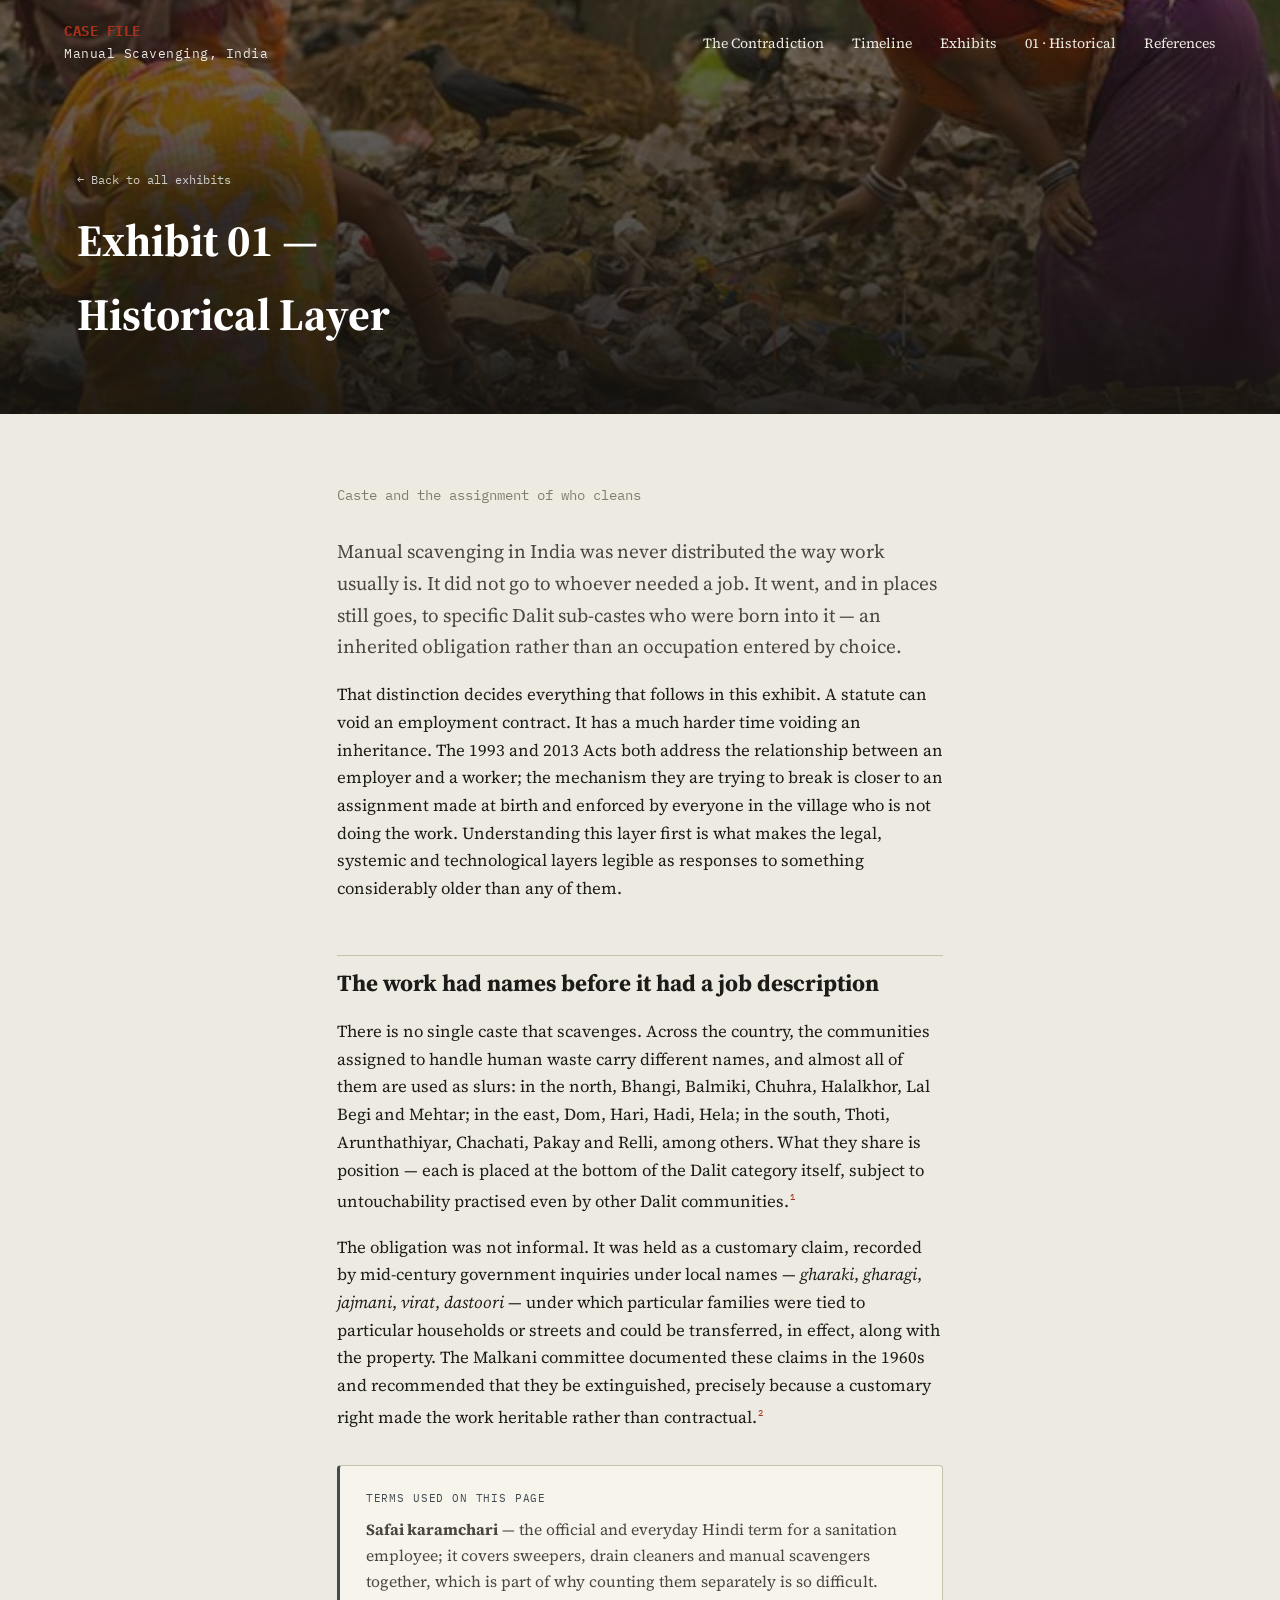
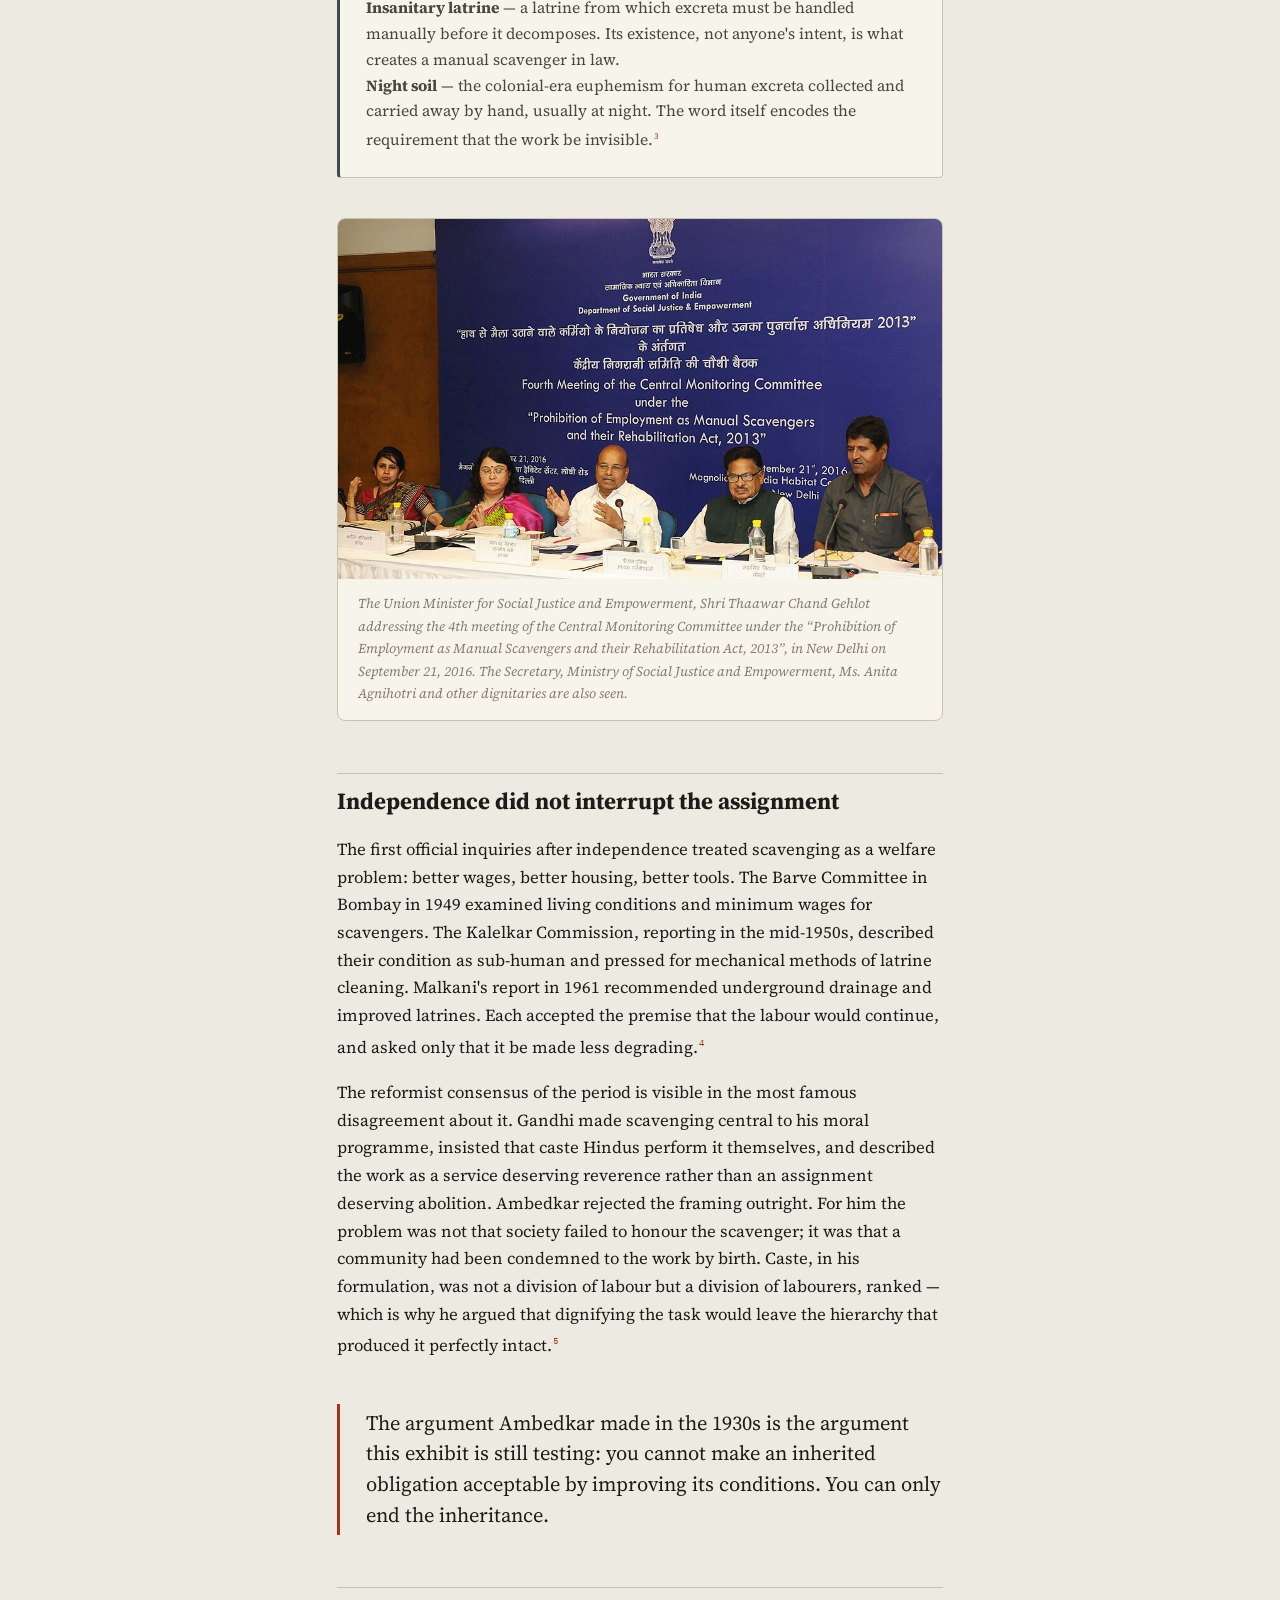
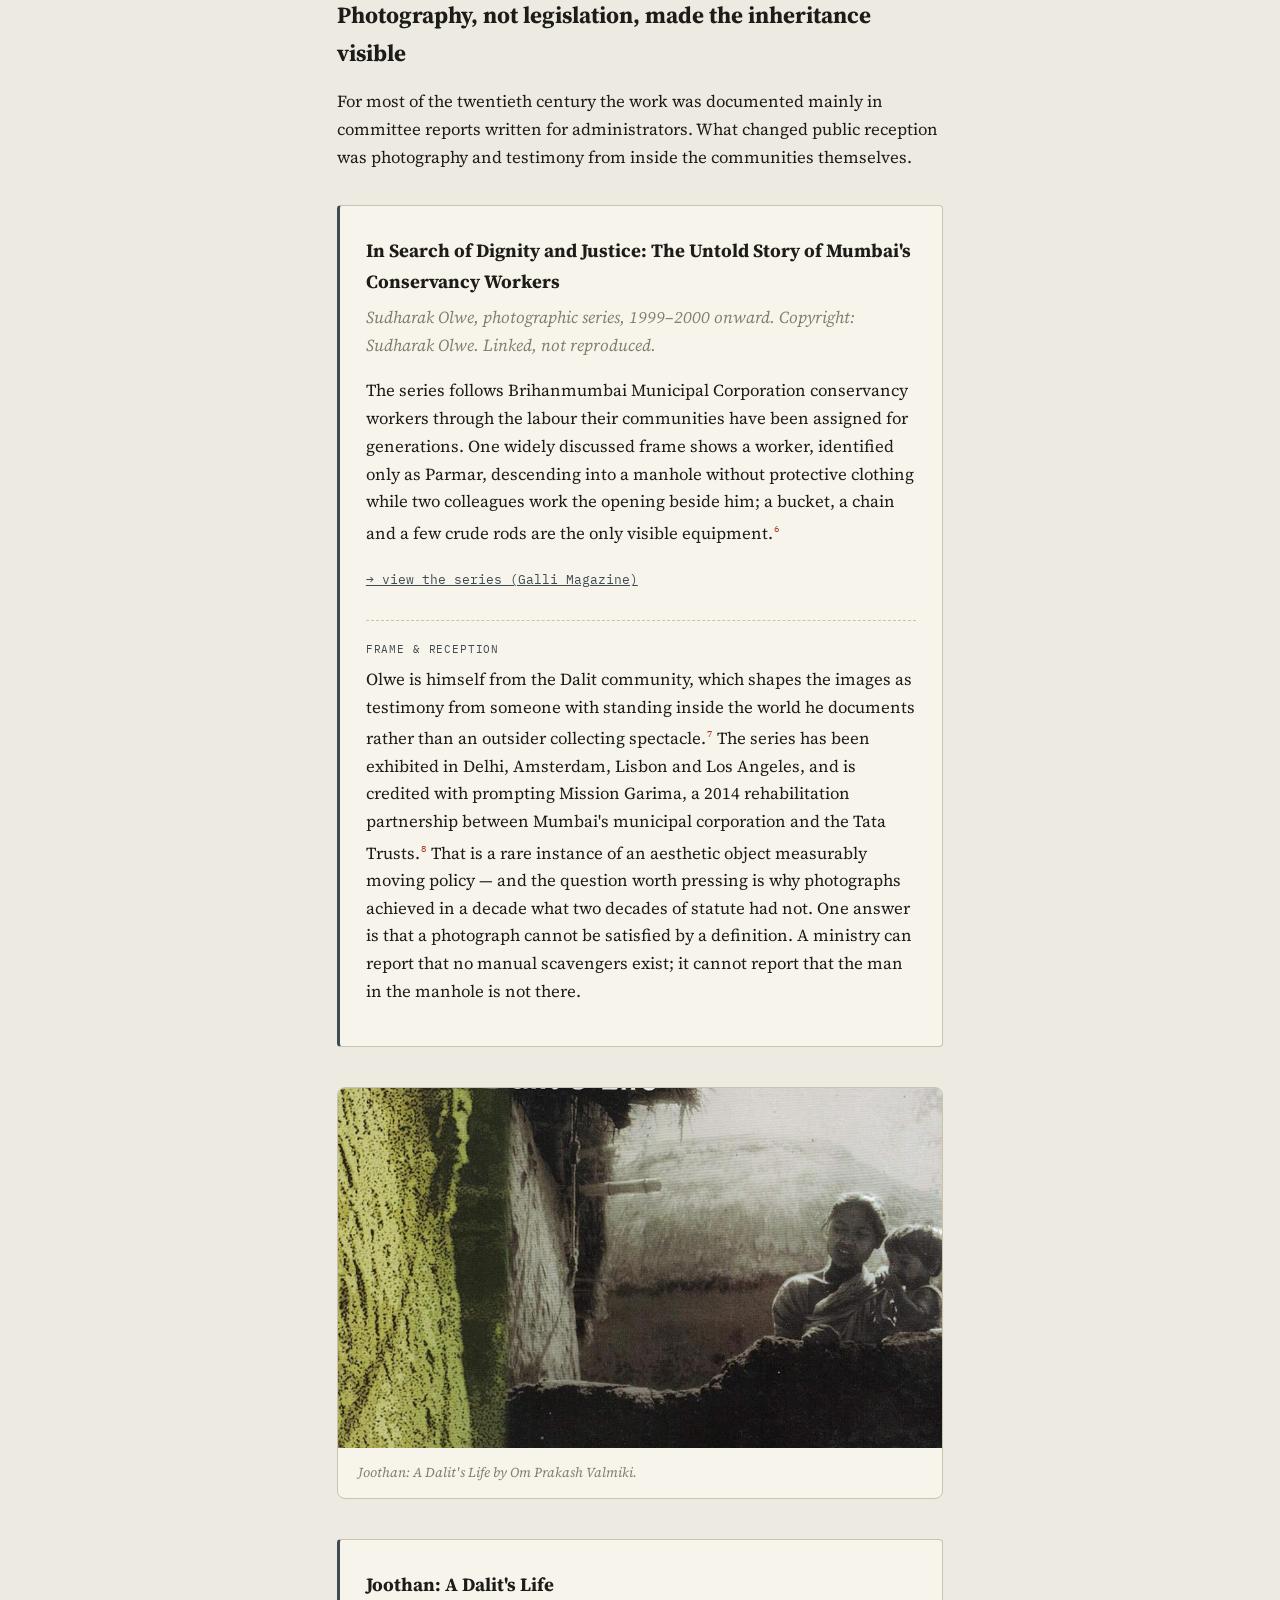
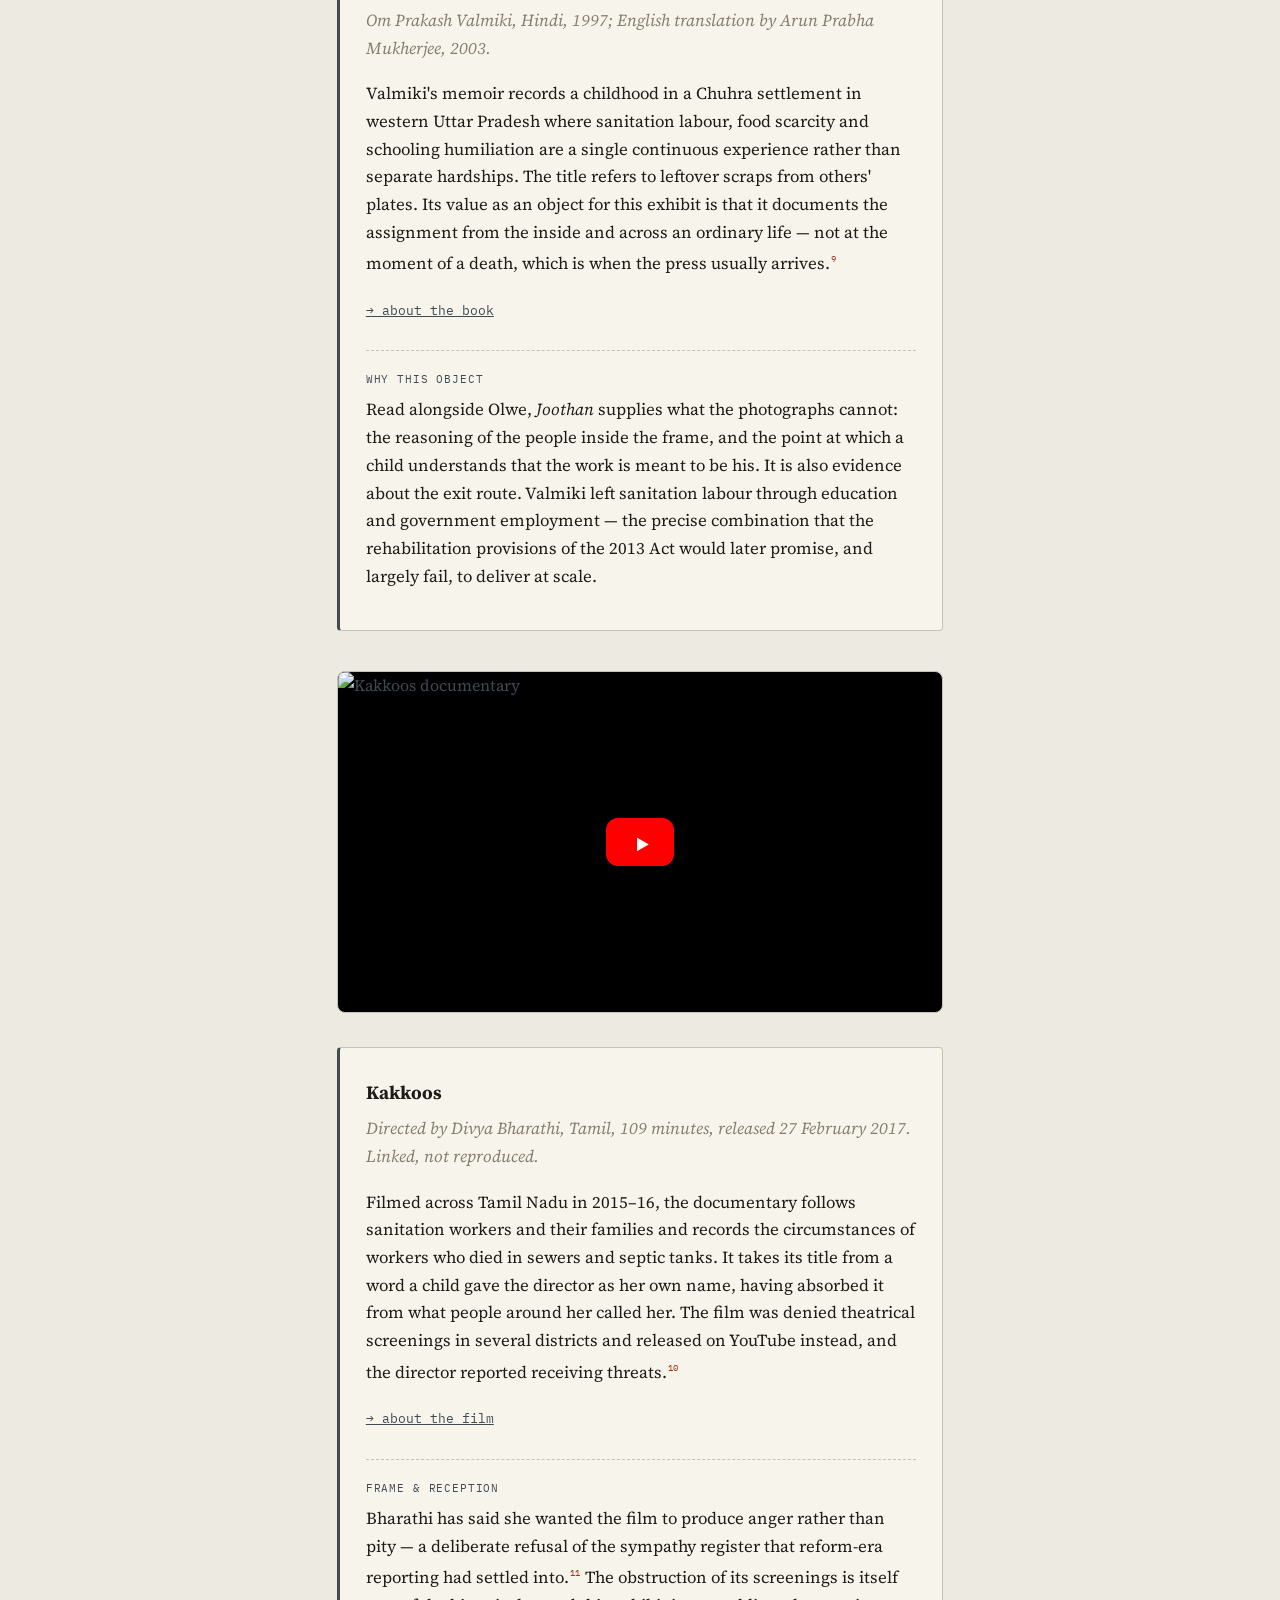
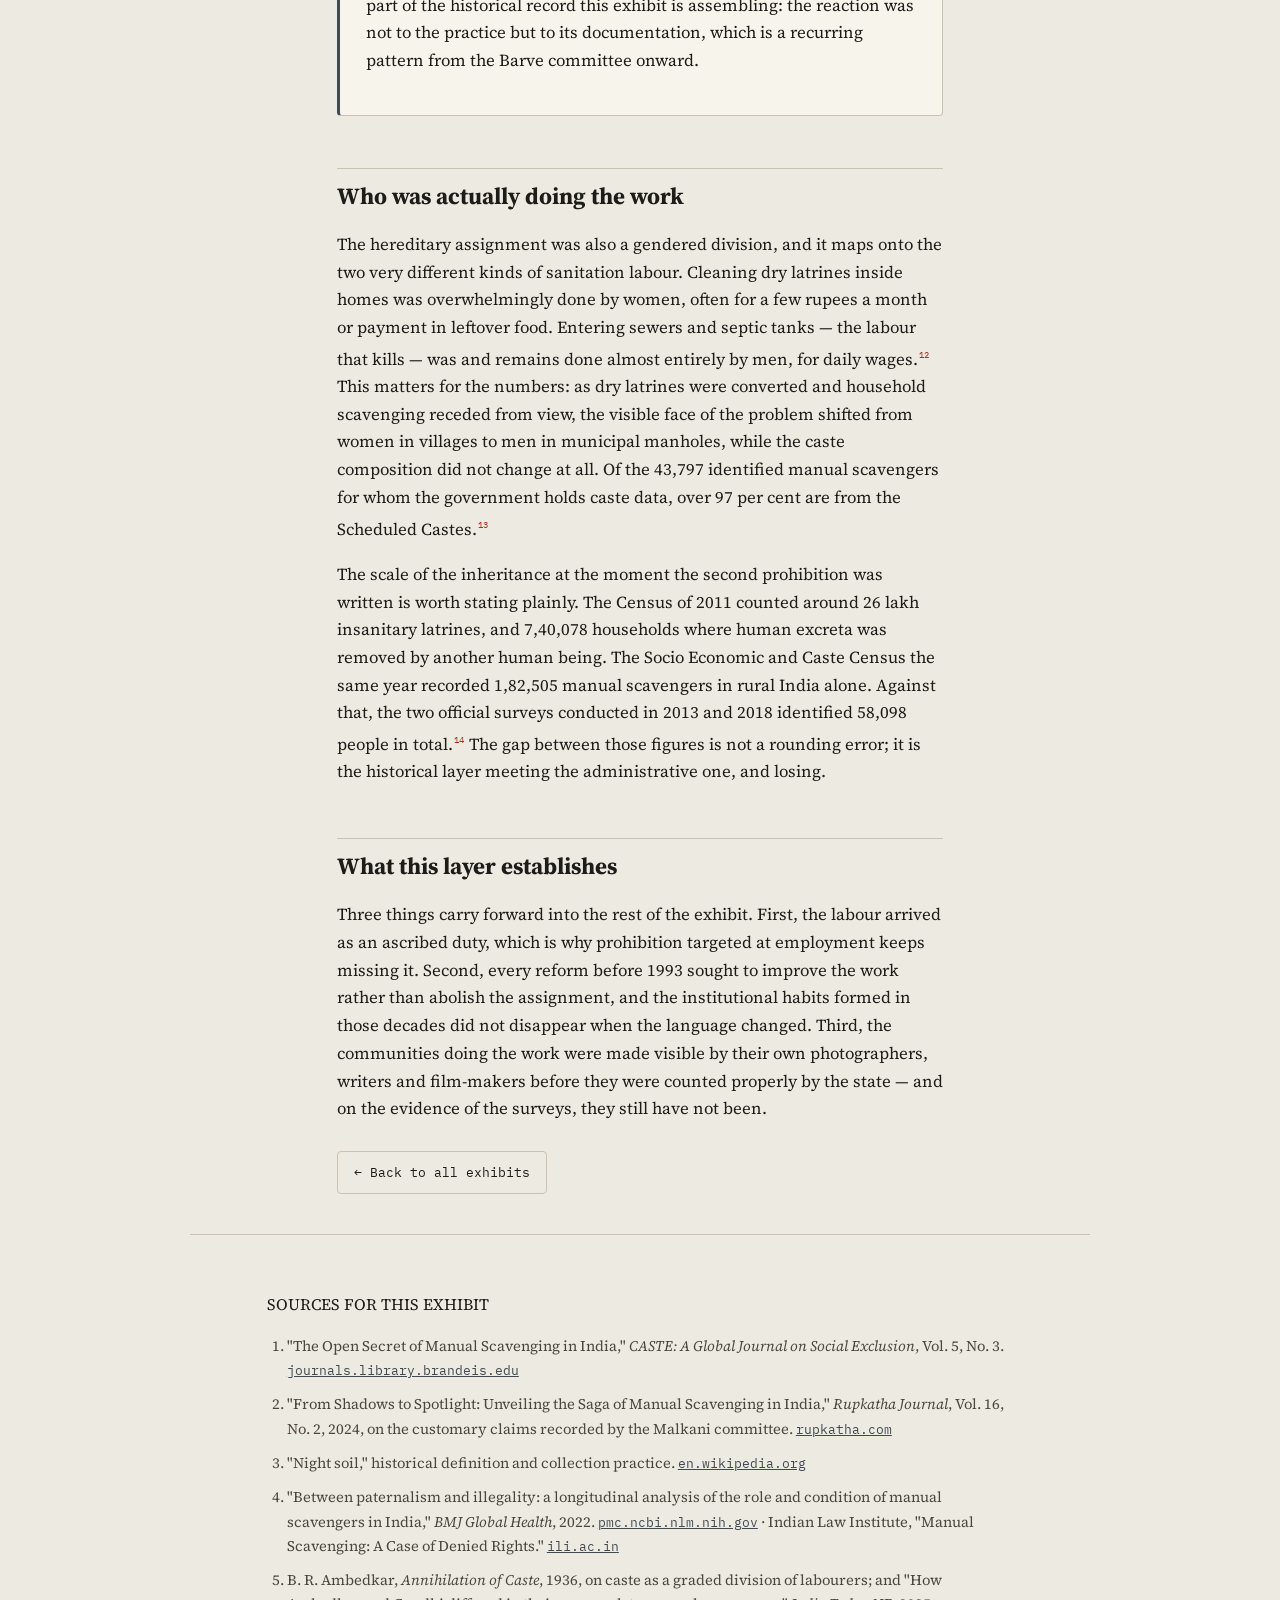
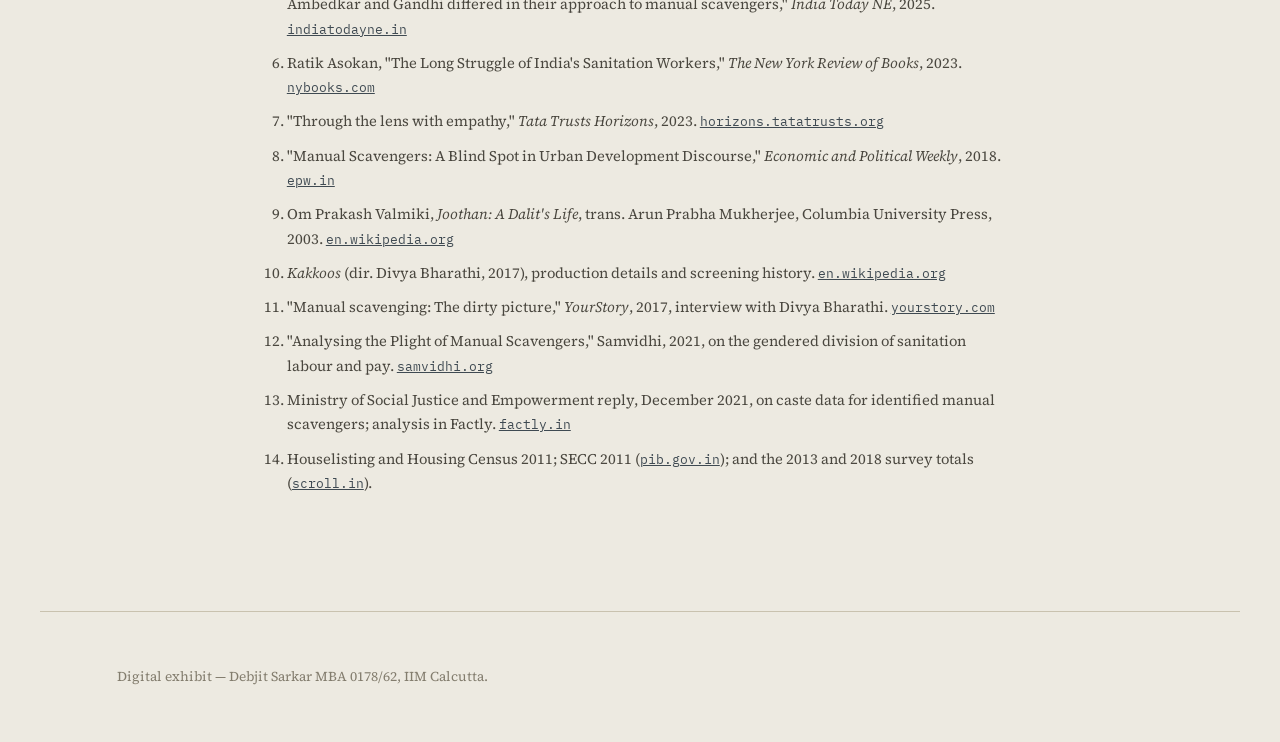
==== historical.html @ f7c592d4 "CMLSE Assignment" ====
<!doctype html>
<html lang="en">
<head>
<meta charset="UTF-8">
<meta name="viewport" content="width=device-width, initial-scale=1.0">
<title>Exhibit 01 — Historical Layer | Manual Scavenging in India</title>
<meta name="description" content="How sanitation work in India became a hereditary caste assignment, and why that history outlives every law written against it.">
<link rel="stylesheet" href="css/style.css">
</head>
<body>

<div id="scrollbar"></div>

<nav class="site-nav">
  <a href="index.html" class="brand"><strong>CASE FILE</strong>Manual Scavenging, India</a>
  <ul class="nav-links">
    <li><a href="index.html#contradiction">The Contradiction</a></li>
    <li><a href="index.html#timeline">Timeline</a></li>
    <li><a href="index.html#exhibits">Exhibits</a></li>
    <li><a href="historical.html">01 · Historical</a></li>
    <li><a href="#refs">References</a></li>
  </ul>
  <button class="nav-toggle" aria-label="Open menu">☰</button>
</nav>

<!-- ================= PAGE HERO ================= -->
<header class="page-hero">
  <div class="hero-media" style="background-image:url('images/historical-hero.jpg'); background-color:#5a4f3f;">
    <!--
      IMAGE NOTE: images/historical-hero.jpg
      Best options: your own photograph; a Wikimedia Commons image with a CC or public-domain
      licence (try "Category:Sanitation in India", "Safai Karamchari", "dry latrine");
      or a British Library / Wellcome Collection archival image of colonial-era urban
      sanitation, many of which are public domain. Record the licence in the credit line below.
    -->
  </div>
  <div class="hero-overlay"></div>
  <div>
    <a href="index.html#exhibits" class="breadcrumb">← Back to all exhibits</a>
    <h1>Exhibit 01 — Historical Layer</h1>
    <p class="hero-credit"></p>
  </div>
</header>

<main class="content">
  <p class="exhibit-tag">Caste and the assignment of who cleans</p>

  <p class="lede reveal">Manual scavenging in India was never distributed the way work usually is. It did not go to whoever needed a job. It went, and in places still goes, to specific Dalit sub-castes who were born into it — an inherited obligation rather than an occupation entered by choice.</p>

  <p class="reveal">That distinction decides everything that follows in this exhibit. A statute can void an employment contract. It has a much harder time voiding an inheritance. The 1993 and 2013 Acts both address the relationship between an employer and a worker; the mechanism they are trying to break is closer to an assignment made at birth and enforced by everyone in the village who is not doing the work. Understanding this layer first is what makes the legal, systemic and technological layers legible as responses to something considerably older than any of them.</p>

  <h2 class="reveal">The work had names before it had a job description</h2>

  <p class="reveal">There is no single caste that scavenges. Across the country, the communities assigned to handle human waste carry different names, and almost all of them are used as slurs: in the north, Bhangi, Balmiki, Chuhra, Halalkhor, Lal Begi and Mehtar; in the east, Dom, Hari, Hadi, Hela; in the south, Thoti, Arunthathiyar, Chachati, Pakay and Relli, among others. What they share is position — each is placed at the bottom of the Dalit category itself, subject to untouchability practised even by other Dalit communities.<sup><a href="#ref-1">1</a></sup></p>

  <p class="reveal">The obligation was not informal. It was held as a customary claim, recorded by mid-century government inquiries under local names — <em>gharaki</em>, <em>gharagi</em>, <em>jajmani</em>, <em>virat</em>, <em>dastoori</em> — under which particular families were tied to particular households or streets and could be transferred, in effect, along with the property. The Malkani committee documented these claims in the 1960s and recommended that they be extinguished, precisely because a customary right made the work heritable rather than contractual.<sup><a href="#ref-2">2</a></sup></p>

  <div class="keyterm reveal">
    <div class="keyterm-label">TERMS USED ON THIS PAGE</div>
    <p><strong>Safai karamchari</strong> — the official and everyday Hindi term for a sanitation employee; it covers sweepers, drain cleaners and manual scavengers together, which is part of why counting them separately is so difficult.<br>
    <strong>Insanitary latrine</strong> — a latrine from which excreta must be handled manually before it decomposes. Its existence, not anyone's intent, is what creates a manual scavenger in law.<br>
    <strong>Night soil</strong> — the colonial-era euphemism for human excreta collected and carried away by hand, usually at night. The word itself encodes the requirement that the work be invisible.<sup><a href="#ref-3">3</a></sup></p>
  </div>

  <figure class="figure reveal">
    <img src="images/historical-figure.jpg" alt="Historical or archival image illustrating hereditary sanitation labour" onerror="this.style.display='none'">
    <figcaption>
      The Union Minister for Social Justice and Empowerment, Shri Thaawar Chand Gehlot addressing the 4th meeting of the Central Monitoring Committee under the “Prohibition of Employment as Manual Scavengers and their Rehabilitation Act, 2013”, in New Delhi on September 21, 2016. The Secretary, Ministry of Social Justice and Empowerment, Ms. Anita Agnihotri and other dignitaries are also seen.
    </figcaption>
  </figure>

  <h2 class="reveal">Independence did not interrupt the assignment</h2>

  <p class="reveal">The first official inquiries after independence treated scavenging as a welfare problem: better wages, better housing, better tools. The Barve Committee in Bombay in 1949 examined living conditions and minimum wages for scavengers. The Kalelkar Commission, reporting in the mid-1950s, described their condition as sub-human and pressed for mechanical methods of latrine cleaning. Malkani's report in 1961 recommended underground drainage and improved latrines. Each accepted the premise that the labour would continue, and asked only that it be made less degrading.<sup><a href="#ref-4">4</a></sup></p>

  <p class="reveal">The reformist consensus of the period is visible in the most famous disagreement about it. Gandhi made scavenging central to his moral programme, insisted that caste Hindus perform it themselves, and described the work as a service deserving reverence rather than an assignment deserving abolition. Ambedkar rejected the framing outright. For him the problem was not that society failed to honour the scavenger; it was that a community had been condemned to the work by birth. Caste, in his formulation, was not a division of labour but a division of labourers, ranked — which is why he argued that dignifying the task would leave the hierarchy that produced it perfectly intact.<sup><a href="#ref-5">5</a></sup></p>

  <div class="pullquote reveal">
    <p>The argument Ambedkar made in the 1930s is the argument this exhibit is still testing: you cannot make an inherited obligation acceptable by improving its conditions. You can only end the inheritance.</p>
  </div>

  <h2 class="reveal">Photography, not legislation, made the inheritance visible</h2>

  <p class="reveal">For most of the twentieth century the work was documented mainly in committee reports written for administrators. What changed public reception was photography and testimony from inside the communities themselves.</p>

  <div class="object-box reveal">
    <div class="object-label"></div>
    <h3>In Search of Dignity and Justice: The Untold Story of Mumbai's Conservancy Workers</h3>
    <p class="object-cite">Sudharak Olwe, photographic series, 1999–2000 onward. Copyright: Sudharak Olwe. Linked, not reproduced.</p>
    <p>The series follows Brihanmumbai Municipal Corporation conservancy workers through the labour their communities have been assigned for generations. One widely discussed frame shows a worker, identified only as Parmar, descending into a manhole without protective clothing while two colleagues work the opening beside him; a bucket, a chain and a few crude rods are the only visible equipment.<sup><a href="#ref-6">6</a></sup></p>
    <a class="src" href="https://galli.in/2013/10/search-dignity-justice-sudharak-olwe.html" target="_blank" rel="noopener">→ view the series (Galli Magazine)</a>
    <div class="analysis">
      <div class="analysis-label">FRAME &amp; RECEPTION</div>
      <p>Olwe is himself from the Dalit community, which shapes the images as testimony from someone with standing inside the world he documents rather than an outsider collecting spectacle.<sup><a href="#ref-7">7</a></sup> The series has been exhibited in Delhi, Amsterdam, Lisbon and Los Angeles, and is credited with prompting Mission Garima, a 2014 rehabilitation partnership between Mumbai's municipal corporation and the Tata Trusts.<sup><a href="#ref-8">8</a></sup> That is a rare instance of an aesthetic object measurably moving policy — and the question worth pressing is why photographs achieved in a decade what two decades of statute had not. One answer is that a photograph cannot be satisfied by a definition. A ministry can report that no manual scavengers exist; it cannot report that the man in the manhole is not there.</p>
    </div>
  </div>
  <figure class="figure reveal">
  <img
    src="images/joothan.jpg"
    alt="Joothan: A Dalit's Life"
  >
  <figcaption>
    Joothan: A Dalit's Life by Om Prakash Valmiki.
  </figcaption>
</figure>

  <div class="object-box reveal">
    <div class="object-label"></div>
    <h3>Joothan: A Dalit's Life</h3>
    <p class="object-cite">Om Prakash Valmiki, Hindi, 1997; English translation by Arun Prabha Mukherjee, 2003.</p>
    <p>Valmiki's memoir records a childhood in a Chuhra settlement in western Uttar Pradesh where sanitation labour, food scarcity and schooling humiliation are a single continuous experience rather than separate hardships. The title refers to leftover scraps from others' plates. Its value as an object for this exhibit is that it documents the assignment from the inside and across an ordinary life — not at the moment of a death, which is when the press usually arrives.<sup><a href="#ref-9">9</a></sup></p>
    <a class="src" href="https://en.wikipedia.org/wiki/Joothan" target="_blank" rel="noopener">→ about the book</a>
    <div class="analysis">
      <div class="analysis-label">WHY THIS OBJECT</div>
      <p>Read alongside Olwe, <em>Joothan</em> supplies what the photographs cannot: the reasoning of the people inside the frame, and the point at which a child understands that the work is meant to be his. It is also evidence about the exit route. Valmiki left sanitation labour through education and government employment — the precise combination that the rehabilitation provisions of the 2013 Act would later promise, and largely fail, to deliver at scale.</p>
    </div>
  </div>

  <div class="video-card reveal">
  <a href="https://www.youtube.com/watch?v=-UYWRoHUpkU"
     target="_blank"
     rel="noopener">

    <img
      src="https://img.youtube.com/vi/-UYWRoHUpkU/maxresdefault.jpg"
      alt="Kakkoos documentary"
    >

    <div class="video-play">
      ▶
    </div>

  </a>
</div>
</div>
  <div class="object-box reveal">
    <div class="object-label"></div>
    <h3>Kakkoos</h3>
    <p class="object-cite">Directed by Divya Bharathi, Tamil, 109 minutes, released 27 February 2017. Linked, not reproduced.</p>
    <p>Filmed across Tamil Nadu in 2015–16, the documentary follows sanitation workers and their families and records the circumstances of workers who died in sewers and septic tanks. It takes its title from a word a child gave the director as her own name, having absorbed it from what people around her called her. The film was denied theatrical screenings in several districts and released on YouTube instead, and the director reported receiving threats.<sup><a href="#ref-10">10</a></sup></p>
    <a class="src" href="https://en.wikipedia.org/wiki/Kakkoos" target="_blank" rel="noopener">→ about the film</a>
    <div class="analysis">
      <div class="analysis-label">FRAME &amp; RECEPTION</div>
      <p>Bharathi has said she wanted the film to produce anger rather than pity — a deliberate refusal of the sympathy register that reform-era reporting had settled into.<sup><a href="#ref-11">11</a></sup> The obstruction of its screenings is itself part of the historical record this exhibit is assembling: the reaction was not to the practice but to its documentation, which is a recurring pattern from the Barve committee onward.</p>
    </div>
  </div>

  <h2 class="reveal">Who was actually doing the work</h2>

  <p class="reveal">The hereditary assignment was also a gendered division, and it maps onto the two very different kinds of sanitation labour. Cleaning dry latrines inside homes was overwhelmingly done by women, often for a few rupees a month or payment in leftover food. Entering sewers and septic tanks — the labour that kills — was and remains done almost entirely by men, for daily wages.<sup><a href="#ref-12">12</a></sup> This matters for the numbers: as dry latrines were converted and household scavenging receded from view, the visible face of the problem shifted from women in villages to men in municipal manholes, while the caste composition did not change at all. Of the 43,797 identified manual scavengers for whom the government holds caste data, over 97 per cent are from the Scheduled Castes.<sup><a href="#ref-13">13</a></sup></p>

  <p class="reveal">The scale of the inheritance at the moment the second prohibition was written is worth stating plainly. The Census of 2011 counted around 26 lakh insanitary latrines, and 7,40,078 households where human excreta was removed by another human being. The Socio Economic and Caste Census the same year recorded 1,82,505 manual scavengers in rural India alone. Against that, the two official surveys conducted in 2013 and 2018 identified 58,098 people in total.<sup><a href="#ref-14">14</a></sup> The gap between those figures is not a rounding error; it is the historical layer meeting the administrative one, and losing.</p>

  <h2 class="reveal">What this layer establishes</h2>

  <p class="reveal">Three things carry forward into the rest of the exhibit. First, the labour arrived as an ascribed duty, which is why prohibition targeted at employment keeps missing it. Second, every reform before 1993 sought to improve the work rather than abolish the assignment, and the institutional habits formed in those decades did not disappear when the language changed. Third, the communities doing the work were made visible by their own photographers, writers and film-makers before they were counted properly by the state — and on the evidence of the surveys, they still have not been.</p>

  <a href="index.html#exhibits" class="back-cta">← Back to all exhibits</a>
</main>

<section class="refs" id="refs">
  <p class="exhibit-tag">SOURCES FOR THIS EXHIBIT</p>
  <ol>
    <li id="ref-1">"The Open Secret of Manual Scavenging in India," <em>CASTE: A Global Journal on Social Exclusion</em>, Vol. 5, No. 3. <a href="https://journals.library.brandeis.edu/index.php/caste/article/download/2117/1958/6031" target="_blank" rel="noopener">journals.library.brandeis.edu</a></li>
    <li id="ref-2">"From Shadows to Spotlight: Unveiling the Saga of Manual Scavenging in India," <em>Rupkatha Journal</em>, Vol. 16, No. 2, 2024, on the customary claims recorded by the Malkani committee. <a href="https://rupkatha.com/V16/n2/v16n203g.pdf" target="_blank" rel="noopener">rupkatha.com</a></li>
    <li id="ref-3">"Night soil," historical definition and collection practice. <a href="https://en.wikipedia.org/wiki/Night_soil" target="_blank" rel="noopener">en.wikipedia.org</a></li>
    <li id="ref-4">"Between paternalism and illegality: a longitudinal analysis of the role and condition of manual scavengers in India," <em>BMJ Global Health</em>, 2022. <a href="https://pmc.ncbi.nlm.nih.gov/articles/PMC9327127/" target="_blank" rel="noopener">pmc.ncbi.nlm.nih.gov</a> · Indian Law Institute, "Manual Scavenging: A Case of Denied Rights." <a href="https://ili.ac.in/pdf/paper3.pdf" target="_blank" rel="noopener">ili.ac.in</a></li>
    <li id="ref-5">B. R. Ambedkar, <em>Annihilation of Caste</em>, 1936, on caste as a graded division of labourers; and "How Ambedkar and Gandhi differed in their approach to manual scavengers," <em>India Today NE</em>, 2025. <a href="https://www.indiatodayne.in/opinion/story/how-ambedkar-and-gandhi-differed-in-their-approach-to-manual-scavengers-1312860-2025-12-04" target="_blank" rel="noopener">indiatodayne.in</a></li>
    <li id="ref-6">Ratik Asokan, "The Long Struggle of India's Sanitation Workers," <em>The New York Review of Books</em>, 2023. <a href="https://www.nybooks.com/online/2023/08/24/the-long-struggle-of-indias-sanitation-workers/" target="_blank" rel="noopener">nybooks.com</a></li>
    <li id="ref-7">"Through the lens with empathy," <em>Tata Trusts Horizons</em>, 2023. <a href="https://horizons.tatatrusts.org/2023/august/tata-trusts-horizons-sudharak-olwe.html" target="_blank" rel="noopener">horizons.tatatrusts.org</a></li>
    <li id="ref-8">"Manual Scavengers: A Blind Spot in Urban Development Discourse," <em>Economic and Political Weekly</em>, 2018. <a href="https://www.epw.in/engage/article/manual-scavengers-blind-spot-urban-development-discourse" target="_blank" rel="noopener">epw.in</a></li>
    <li id="ref-9">Om Prakash Valmiki, <em>Joothan: A Dalit's Life</em>, trans. Arun Prabha Mukherjee, Columbia University Press, 2003. <a href="https://en.wikipedia.org/wiki/Joothan" target="_blank" rel="noopener">en.wikipedia.org</a></li>
    <li id="ref-10"><em>Kakkoos</em> (dir. Divya Bharathi, 2017), production details and screening history. <a href="https://en.wikipedia.org/wiki/Kakkoos" target="_blank" rel="noopener">en.wikipedia.org</a></li>
    <li id="ref-11">"Manual scavenging: The dirty picture," <em>YourStory</em>, 2017, interview with Divya Bharathi. <a href="https://yourstory.com/2017/08/manual-scavenging" target="_blank" rel="noopener">yourstory.com</a></li>
    <li id="ref-12">"Analysing the Plight of Manual Scavengers," Samvidhi, 2021, on the gendered division of sanitation labour and pay. <a href="https://www.samvidhi.org/post/analysing-the-plight-of-manual-scavengers" target="_blank" rel="noopener">samvidhi.org</a></li>
    <li id="ref-13">Ministry of Social Justice and Empowerment reply, December 2021, on caste data for identified manual scavengers; analysis in Factly. <a href="https://factly.in/the-curious-case-of-data-on-manual-scavengers" target="_blank" rel="noopener">factly.in</a></li>
    <li id="ref-14">Houselisting and Housing Census 2011; SECC 2011 (<a href="https://www.pib.gov.in/newsite/PrintRelease.aspx?relid=133286" target="_blank" rel="noopener">pib.gov.in</a>); and the 2013 and 2018 survey totals (<a href="https://scroll.in/latest/1052150/manual-scavenging-has-been-eliminated-claims-centre" target="_blank" rel="noopener">scroll.in</a>).</li>
  </ol>
</section>

<footer>
  <p>Digital exhibit — Debjit Sarkar MBA 0178/62, IIM Calcutta. </p>
</footer>

<script src="js/script.js"></script>
</body>
</html>
---- css/style.css ----
/* ============================================
   A JOB THAT LEGALLY DOES NOT EXIST — shared styles
   Used by index.html and every exhibit page.
   ============================================ */

@import url('https://fonts.googleapis.com/css2?family=Source+Serif+4:opsz,wght@8..60,400;8..60,500;8..60,600;8..60,700&family=IBM+Plex+Mono:wght@400;500;600&display=swap');

:root{
  --paper: #EDEAE1;
  --paper-raised: #F7F4EC;
  --ink: #1D1C18;
  --ink-soft: #4A473F;
  --steel: #3F4A52;
  --hazard: #A6321C;
  --hazard-glow: rgba(166,50,28,0.35);
  --line: #C9C2AF;
  --faded: #837D6E;
  --shadow: 0 24px 60px rgba(20,18,14,0.18);
  --radius: 8px;
  --font-serif: 'Source Serif 4', Georgia, serif;
  --font-mono: 'IBM Plex Mono', ui-monospace, monospace;
}

*{ box-sizing: border-box; }
html{ scroll-behavior: smooth; }
@media (prefers-reduced-motion: reduce){
  html{ scroll-behavior: auto; }
  *{ animation-duration: 0.001s !important; transition-duration: 0.001s !important; }
}

body{
  margin:0;
  background: var(--paper);
  color: var(--ink);
  font-family: var(--font-serif);
  line-height: 1.65;
  -webkit-font-smoothing: antialiased;
}

a{ color: var(--steel); }
a:hover{ color: var(--hazard); }
img{ max-width:100%; display:block; }
::selection{ background: var(--hazard); color: #fff; }

/* ---------- Scroll progress bar ---------- */
#scrollbar{
  position: fixed; top:0; left:0; height: 3px; width:0%;
  background: var(--hazard); z-index: 999; transition: width 0.1s ease-out;
}

/* ---------- Top navigation ---------- */
.site-nav{
  position: fixed; top:0; left:0; right:0; z-index: 100;
  display:flex; align-items:center; justify-content:space-between;
  padding: 20px 5vw;
  background: transparent;
  transition: background 0.35s ease, box-shadow 0.35s ease, padding 0.35s ease;
}
.site-nav.scrolled{
  background: rgba(237,234,225,0.88);
  backdrop-filter: blur(10px);
  -webkit-backdrop-filter: blur(10px);
  box-shadow: 0 2px 20px rgba(0,0,0,0.08);
  padding: 12px 5vw;
  border-bottom: 1px solid var(--line);
}
.brand{
  font-family: var(--font-mono);
  font-size: 13px; letter-spacing: 0.04em;
  color: var(--paper);
  text-decoration: none;
  transition: color 0.3s ease;
}
.site-nav.scrolled .brand{ color: var(--ink); }
.brand strong{ color: var(--hazard); display:block; font-size: 14px; }

.nav-links{ display:flex; gap: 28px; list-style:none; margin:0; padding:0; }
.nav-links a{
  color: var(--paper);
  text-decoration:none;
  font-size: 14px;
  position:relative;
  padding-bottom: 3px;
  transition: color 0.3s ease;
}
.site-nav.scrolled .nav-links a{ color: var(--ink-soft); }
.nav-links a::after{
  content:''; position:absolute; left:0; bottom:0; width:0; height:1px;
  background: var(--hazard); transition: width 0.25s ease;
}
.nav-links a:hover::after{ width:100%; }
.nav-links a:hover{ color: var(--hazard); }

.nav-toggle{ display:none; }

/* ---------- Hero ---------- */
.hero{
  position:relative;
  height:100vh; min-height:560px;
  display:flex; flex-direction:column; align-items:flex-start; justify-content:center;
  padding: 0 6vw;
  overflow:hidden;
  color:#fff;
}
.hero-media{
  position:absolute; inset:0; z-index:0;
  background-size:cover; background-position:center;
  animation: kenburns 22s ease-in-out infinite alternate;
}
.hero-media video{ width:100%; height:100%; object-fit:cover; }
@keyframes kenburns{
  from{ transform: scale(1); }
  to{ transform: scale(1.12); }
}
.hero-overlay{
  position:absolute; inset:0; z-index:1;
  background: linear-gradient(180deg, rgba(20,18,15,0.55) 0%, rgba(20,18,15,0.72) 55%, rgba(20,18,15,0.92) 100%);
}
.hero-content{ position:relative; z-index:2; max-width: 760px; }

.stamp{
  display:inline-flex; align-items:center; gap:8px;
  font-family: var(--font-mono); font-size: 12px; letter-spacing:0.08em;
  color: #fff; border: 1.5px solid var(--hazard);
  background: var(--hazard-glow);
  padding: 7px 14px; border-radius: 3px;
  transform: rotate(-2deg);
  margin-bottom: 26px;
  animation: pulse 2.6s ease-in-out infinite;
}
@keyframes pulse{ 0%,100%{ box-shadow: 0 0 0 0 var(--hazard-glow);} 50%{ box-shadow: 0 0 0 8px rgba(166,50,28,0);} }

.hero h1{
  font-size: clamp(2.3rem, 5.2vw, 4rem);
  line-height: 1.08; font-weight:600; margin: 0 0 20px;
  max-width: 14ch;
}
.hero .lede{ font-size: clamp(1.05rem, 1.6vw, 1.3rem); max-width: 52ch; color: rgba(255,255,255,0.88); margin-bottom: 30px; }
.hero .thesis{
  max-width: 60ch; font-size: 1rem; color: rgba(255,255,255,0.72);
  border-left: 2px solid var(--hazard); padding-left: 18px;
}

.scroll-cue{
  position:absolute; bottom: 34px; left:50%; transform: translateX(-50%);
  z-index:2; color:#fff; opacity:0.75;
  animation: bounce 1.8s ease-in-out infinite;
}
@keyframes bounce{ 0%,100%{ transform: translate(-50%,0);} 50%{ transform: translate(-50%,10px);} }

/* ---------- Stats strip ---------- */
.stats{
  display:flex; flex-wrap:wrap; gap: 60px;
  padding: 70px 6vw; max-width: 1100px; margin: 0 auto;
}
.stat b{
  display:block; font-family: var(--font-mono); font-weight:600;
  font-size: 2.4rem; color: var(--hazard);
}
.stat span{ font-size: 0.85rem; color: var(--faded); }

/* ---------- Exhibit menu grid ---------- */
.exhibits{ padding: 20px 6vw 100px; max-width: 1200px; margin: 0 auto; }
.exhibits h2{ font-size: 1.9rem; margin-bottom: 8px; }
.exhibits .kicker{ font-family: var(--font-mono); color: var(--hazard); font-size: 12px; letter-spacing:0.08em; margin-bottom:10px; display:block; }
.exhibits > p{ max-width: 60ch; color: var(--ink-soft); margin-bottom: 44px; }

.grid{
  display:grid; grid-template-columns: repeat(auto-fit, minmax(260px, 1fr)); gap: 22px;
}
.card{
  position:relative;
  background: var(--paper-raised);
  border: 1px solid var(--line);
  border-radius: var(--radius);
  padding: 26px 24px 24px;
  text-decoration:none; color: var(--ink);
  overflow:hidden;
  transition: transform 0.35s ease, box-shadow 0.35s ease, border-color 0.35s ease;
}
.card.unlocked:hover{
  transform: translateY(-6px);
  box-shadow: var(--shadow);
  border-color: var(--hazard);
}
.card .thumb{
  width:100%; height:120px; border-radius: 4px; margin-bottom:18px;
  background-size:cover; background-position:center;
  filter: grayscale(30%);
  transition: transform 0.6s ease, filter 0.4s ease;
}
.card.unlocked:hover .thumb{ transform: scale(1.06); filter: grayscale(0%); }
.card .num{ font-family: var(--font-mono); font-size:12px; color: var(--hazard); margin-bottom:6px; }
.card h3{ margin: 0 0 6px; font-size: 1.2rem; }
.card p{ margin:0; font-size: 0.92rem; color: var(--ink-soft); }

.card.locked{ opacity: 0.55; cursor: default; }
.card.locked .thumb{ filter: grayscale(100%); }
.ribbon{
  position:absolute; top:14px; right:-30px;
  background: var(--steel); color:#fff;
  font-family: var(--font-mono); font-size: 10px; letter-spacing:0.06em;
  padding: 4px 34px; transform: rotate(35deg);
}

/* ---------- Reveal on scroll ---------- */
.reveal{ opacity:0; transform: translateY(18px); transition: opacity 0.7s ease, transform 0.7s ease; }
.reveal.in-view{ opacity:1; transform:none; }

/* ---------- Exhibit detail page ---------- */
.page-hero{
  position:relative; height: 46vh; min-height: 320px;
  display:flex; align-items:flex-end; padding: 0 6vw 40px;
  color:#fff; overflow:hidden;
}
.page-hero .hero-media{ animation-duration: 28s; }
.breadcrumb{
  position: relative; z-index:2;
  font-family: var(--font-mono); font-size: 12px; color: rgba(255,255,255,0.75);
  margin-bottom: 14px; text-decoration:none; display:inline-flex; gap:6px; align-items:center;
}
.breadcrumb:hover{ color:#fff; }
.page-hero h1{ position:relative; z-index:2; font-size: clamp(1.8rem,4vw,2.8rem); margin:0; max-width: 16ch; }

.content{ max-width: 760px; margin: 0 auto; padding: 70px 6vw 40px; }
.content .exhibit-tag{ font-family: var(--font-mono); color: var(--faded); font-size: 0.85rem; margin-bottom: 30px; }
.content p{ font-size: 1.05rem; margin: 0 0 18px; }
.content p.lede{ font-size: 1.2rem; color: var(--ink-soft); }

.figure{
  margin: 40px 0; border-radius: var(--radius); overflow:hidden;
  border: 1px solid var(--line); background: var(--paper-raised);
}
.figure img{ width:100%; height: 360px; object-fit: cover; }
.figure figcaption{ padding: 14px 20px; font-size: 0.85rem; color: var(--faded); font-style: italic; }

.object-box{
  margin: 34px 0; padding: 22px 26px;
  background: var(--paper-raised); border: 1px solid var(--line);
  border-left: 3px solid var(--steel); border-radius: 4px;
}
.object-label{ font-family: var(--font-mono); font-size: 10.5px; letter-spacing:0.08em; color: var(--faded); margin-bottom: 8px; }
.object-box h3{ margin: 0 0 6px; }
.object-cite{ font-style: italic; color: var(--faded); font-size: 0.9rem; margin: 0 0 10px; }
.object-box a.src{ font-family: var(--font-mono); font-size: 12.5px; }

.analysis{ margin-top: 28px; padding-top: 20px; border-top: 1px dashed var(--line); }
.analysis-label{ font-family: var(--font-mono); font-size: 10.5px; letter-spacing:0.08em; color: var(--steel); margin-bottom: 8px; }

.refs{ max-width: 760px; margin: 0 auto; padding: 40px 6vw 100px; border-top: 1px solid var(--line); }
.refs ol{ padding-left: 20px; }
.refs li{ margin-bottom: 10px; font-size: 0.92rem; color: var(--ink-soft); }
.refs li a{ font-family: var(--font-mono); font-size: 0.8rem; }

.back-cta{
  display:inline-flex; align-items:center; gap:8px; margin: 10px 0 0;
  font-family: var(--font-mono); font-size: 13px; text-decoration:none;
  color: var(--ink); border: 1px solid var(--line); padding: 10px 16px; border-radius: 4px;
  transition: border-color 0.25s ease, color 0.25s ease;
}
.back-cta:hover{ border-color: var(--hazard); color: var(--hazard); }

/* ---------- Footer ---------- */
footer{
  padding: 40px 6vw; max-width: 1200px; margin:0 auto;
  color: var(--faded); font-size: 0.85rem; border-top: 1px solid var(--line);
}

/* ---------- Mobile ---------- */
@media (max-width: 820px){
  .nav-links{
    position: fixed; top:0; right:0; height:100vh; width:70vw; max-width:320px;
    background: var(--paper-raised); flex-direction:column; gap:0;
    padding: 90px 30px; transform: translateX(100%); transition: transform 0.35s ease;
    box-shadow: -10px 0 40px rgba(0,0,0,0.2);
  }
  .nav-links.open{ transform: translateX(0); }
  .nav-links a{ color: var(--ink-soft) !important; padding: 14px 0; border-bottom: 1px solid var(--line); }
  .nav-toggle{
    display:block; z-index:110; background:none; border:none; cursor:pointer;
    font-family: var(--font-mono); font-size: 22px; color:#fff;
  }
  .site-nav.scrolled .nav-toggle{ color: var(--ink); }
  .stats{ gap: 34px; padding: 50px 6vw; }
  .figure img{ height: 220px; }
}

/* ============================================================
   ADD-ON STYLES — paste this whole block at the END of css/style.css,
   AFTER the existing "Mobile" media query. Nothing above it changes.
   ============================================================ */

/* ---------- Small credit line under hero text ---------- */
.hero-credit,
.page-hero .hero-credit{
  position: relative; z-index: 2;
  font-family: var(--font-mono);
  font-size: 11px; letter-spacing: 0.02em;
  color: rgba(255,255,255,0.55);
  margin: 22px 0 0;
}

/* ---------- Footnote markers ---------- */
sup a{
  font-family: var(--font-mono);
  font-size: 0.62em;
  text-decoration: none;
  color: var(--hazard);
  padding: 0 1px;
}
sup a:hover{ text-decoration: underline; }

/* ---------- Shared section furniture ---------- */
.section-intro{
  max-width: 62ch;
  color: var(--ink-soft);
  margin: 0 0 40px;
}
.contradiction,
.timeline-section,
.method{
  padding: 20px 6vw 90px;
  max-width: 1100px;
  margin: 0 auto;
}
.contradiction h2,
.timeline-section h2,
.method h2{ font-size: 1.9rem; margin: 0 0 12px; }

/* ---------- Two-column claim panel ---------- */
.claim-grid{
  display: grid;
  grid-template-columns: repeat(auto-fit, minmax(300px, 1fr));
  gap: 22px;
}
.claim{
  background: var(--paper-raised);
  border: 1px solid var(--line);
  border-radius: var(--radius);
  padding: 26px 26px 22px;
}
.claim-state{ border-top: 3px solid var(--steel); }
.claim-counter{ border-top: 3px solid var(--hazard); }
.claim-label{
  font-family: var(--font-mono);
  font-size: 10.5px; letter-spacing: 0.08em;
  color: var(--faded);
  margin-bottom: 16px;
}
.claim ul{ margin: 0; padding-left: 18px; }
.claim li{
  margin-bottom: 14px;
  font-size: 0.95rem;
  color: var(--ink-soft);
  line-height: 1.6;
}
.claim li strong{
  font-family: var(--font-mono);
  font-weight: 600;
  color: var(--ink);
}
.claim-counter li strong{ color: var(--hazard); }

/* ---------- Key term / definition block ---------- */
.keyterm{
  margin: 34px 0 0;
  padding: 24px 26px;
  background: var(--paper-raised);
  border: 1px solid var(--line);
  border-left: 3px solid var(--steel);
  border-radius: 4px;
}
.keyterm-label{
  font-family: var(--font-mono);
  font-size: 10.5px; letter-spacing: 0.08em;
  color: var(--steel);
  margin-bottom: 10px;
}
.keyterm p{ margin: 0; font-size: 0.98rem; color: var(--ink-soft); }

/* ---------- Timeline ---------- */
.timeline{
  list-style: none;
  margin: 0; padding: 0 0 0 4px;
  position: relative;
  max-width: 820px;
}
.timeline::before{
  content: ''; position: absolute;
  left: 78px; top: 6px; bottom: 6px;
  width: 1px; background: var(--line);
}
.tl-item{
  position: relative;
  display: grid;
  grid-template-columns: 78px 1fr;
  gap: 28px;
  padding-bottom: 30px;
}
.tl-item::before{
  content: ''; position: absolute;
  left: 74px; top: 9px;
  width: 9px; height: 9px; border-radius: 50%;
  background: var(--paper);
  border: 2px solid var(--steel);
}
.tl-now::before{ border-color: var(--hazard); background: var(--hazard); }
.tl-year{
  font-family: var(--font-mono);
  font-size: 13px; font-weight: 600;
  color: var(--hazard);
  padding-top: 2px;
  text-align: right;
}
.tl-body{ font-size: 1rem; color: var(--ink-soft); }
.tl-body strong{ color: var(--ink); }

/* ---------- Pull quote ---------- */
.pullquote{
  margin: 44px 0;
  padding: 4px 0 4px 26px;
  border-left: 3px solid var(--hazard);
}
.pullquote p{
  margin: 0;
  font-size: 1.28rem;
  line-height: 1.5;
  color: var(--ink);
}

/* ---------- Headings inside exhibit body copy ---------- */
.content h2{
  font-size: 1.45rem;
  margin: 52px 0 16px;
  padding-top: 8px;
  border-top: 1px solid var(--line);
}

/* ---------- References section on the landing page ---------- */
.refs{ max-width: 900px; }
.refs h2{ font-size: 1.5rem; margin: 6px 0 24px; }
.refs .kicker{
  font-family: var(--font-mono);
  color: var(--hazard);
  font-size: 12px; letter-spacing: 0.08em;
  display: block; margin-bottom: 8px;
}
.refs li{ scroll-margin-top: 90px; }
.refs li:target{
  background: rgba(166,50,28,0.10);
  border-radius: 3px;
  padding: 2px 6px; margin-left: -6px;
}

/* ---------- Mobile adjustments for the new blocks ---------- */
@media (max-width: 820px){
  .contradiction, .timeline-section, .method{ padding-bottom: 60px; }
  .timeline::before{ left: 5px; }
  .tl-item{ grid-template-columns: 1fr; gap: 4px; padding-left: 26px; }
  .tl-item::before{ left: 1px; top: 7px; }
  .tl-year{ text-align: left; }
  .pullquote p{ font-size: 1.12rem; }
  .stats{ gap: 30px; }
  .stat{ flex: 1 1 100%; }
}

/* ---------- YouTube Video Card ---------- */

.video-card {
  width: 100%;
  margin: 40px 0 34px;
  border: 1px solid var(--line);
  border-radius: var(--radius);
  overflow: hidden;
  background: #000;
}

.video-card a {
  position: relative;
  display: block;
  text-decoration: none;
}

.video-card img {
  width: 100%;
  aspect-ratio: 16 / 9;
  height: auto;
  object-fit: cover;
  display: block;
}

.video-play {
  position: absolute;
  top: 50%;
  left: 50%;
  transform: translate(-50%, -50%);

  width: 68px;
  height: 48px;

  display: flex;
  align-items: center;
  justify-content: center;

  background: #ff0000;
  color: #fff;

  border-radius: 12px;
  font-size: 25px;
  padding-left: 4px;

  transition: transform 0.2s ease, background 0.2s ease;
}

.video-card a:hover .video-play {
  transform: translate(-50%, -50%) scale(1.08);
}
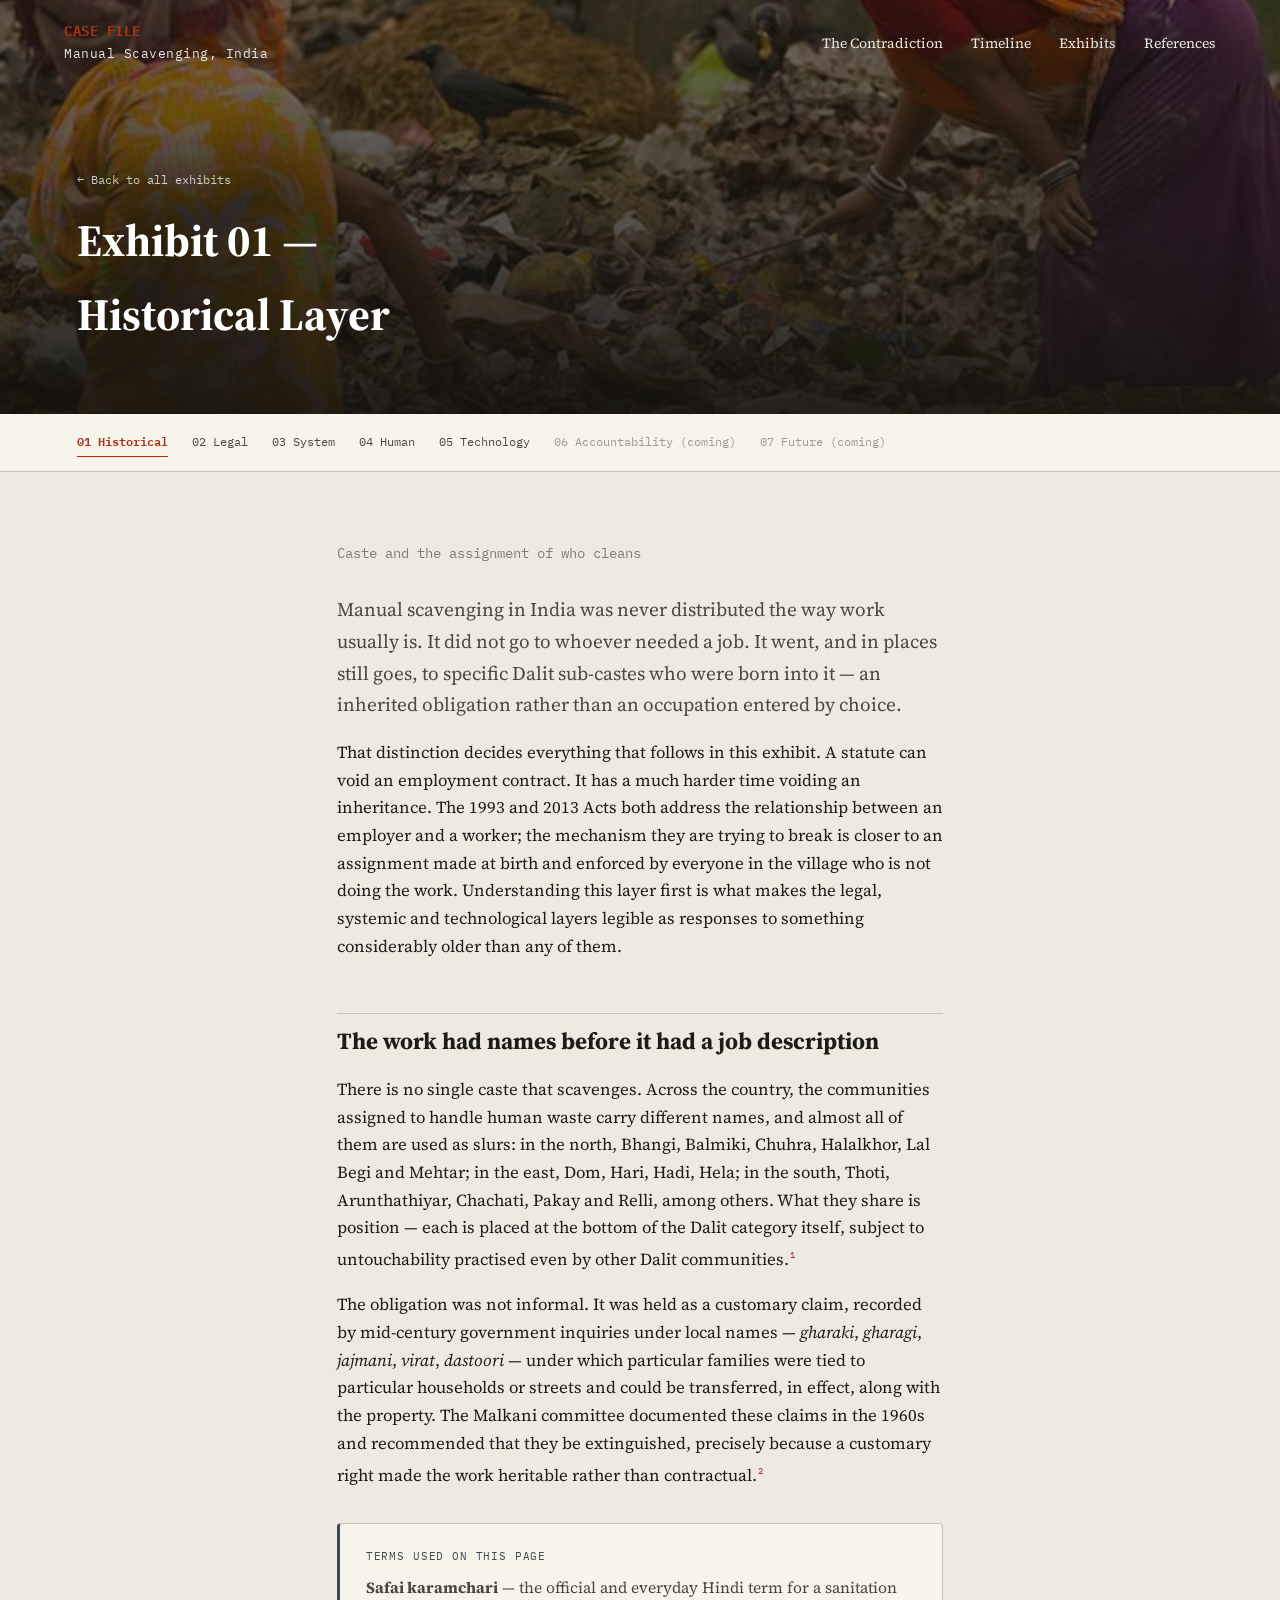
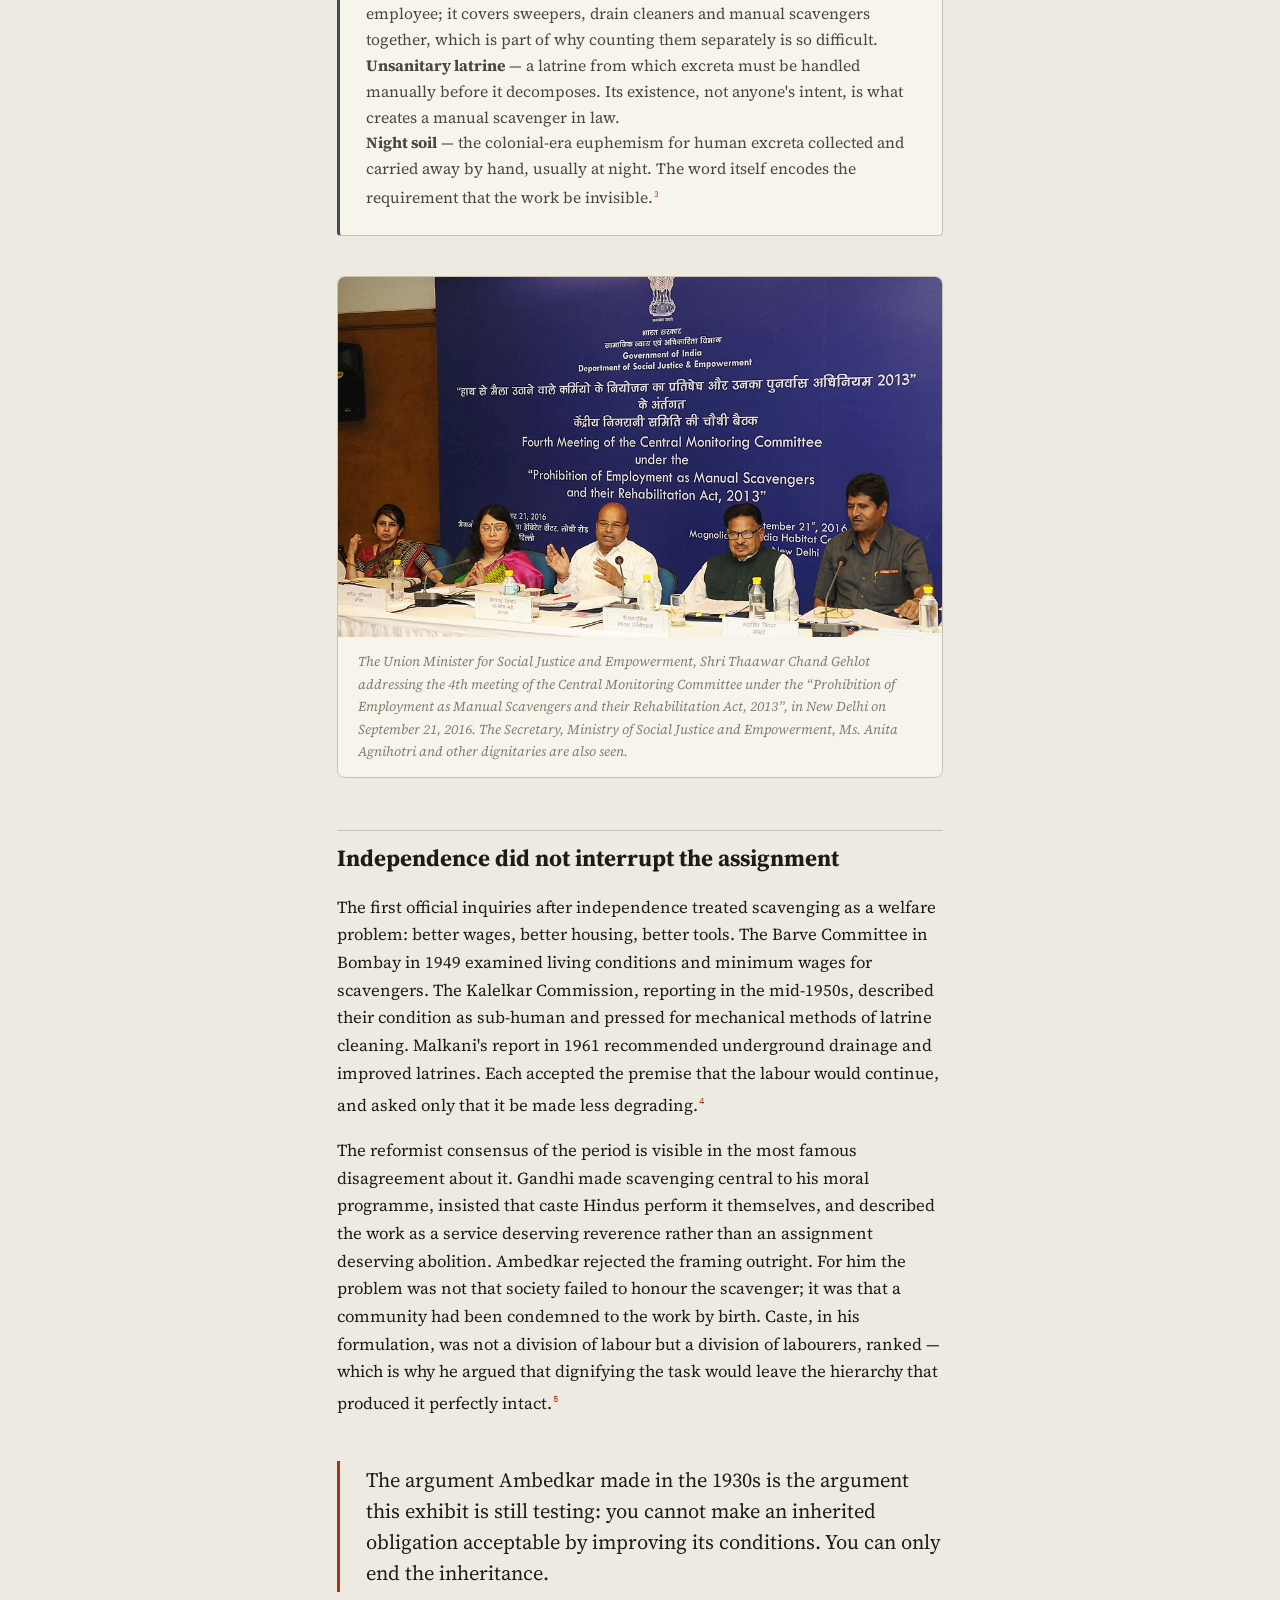
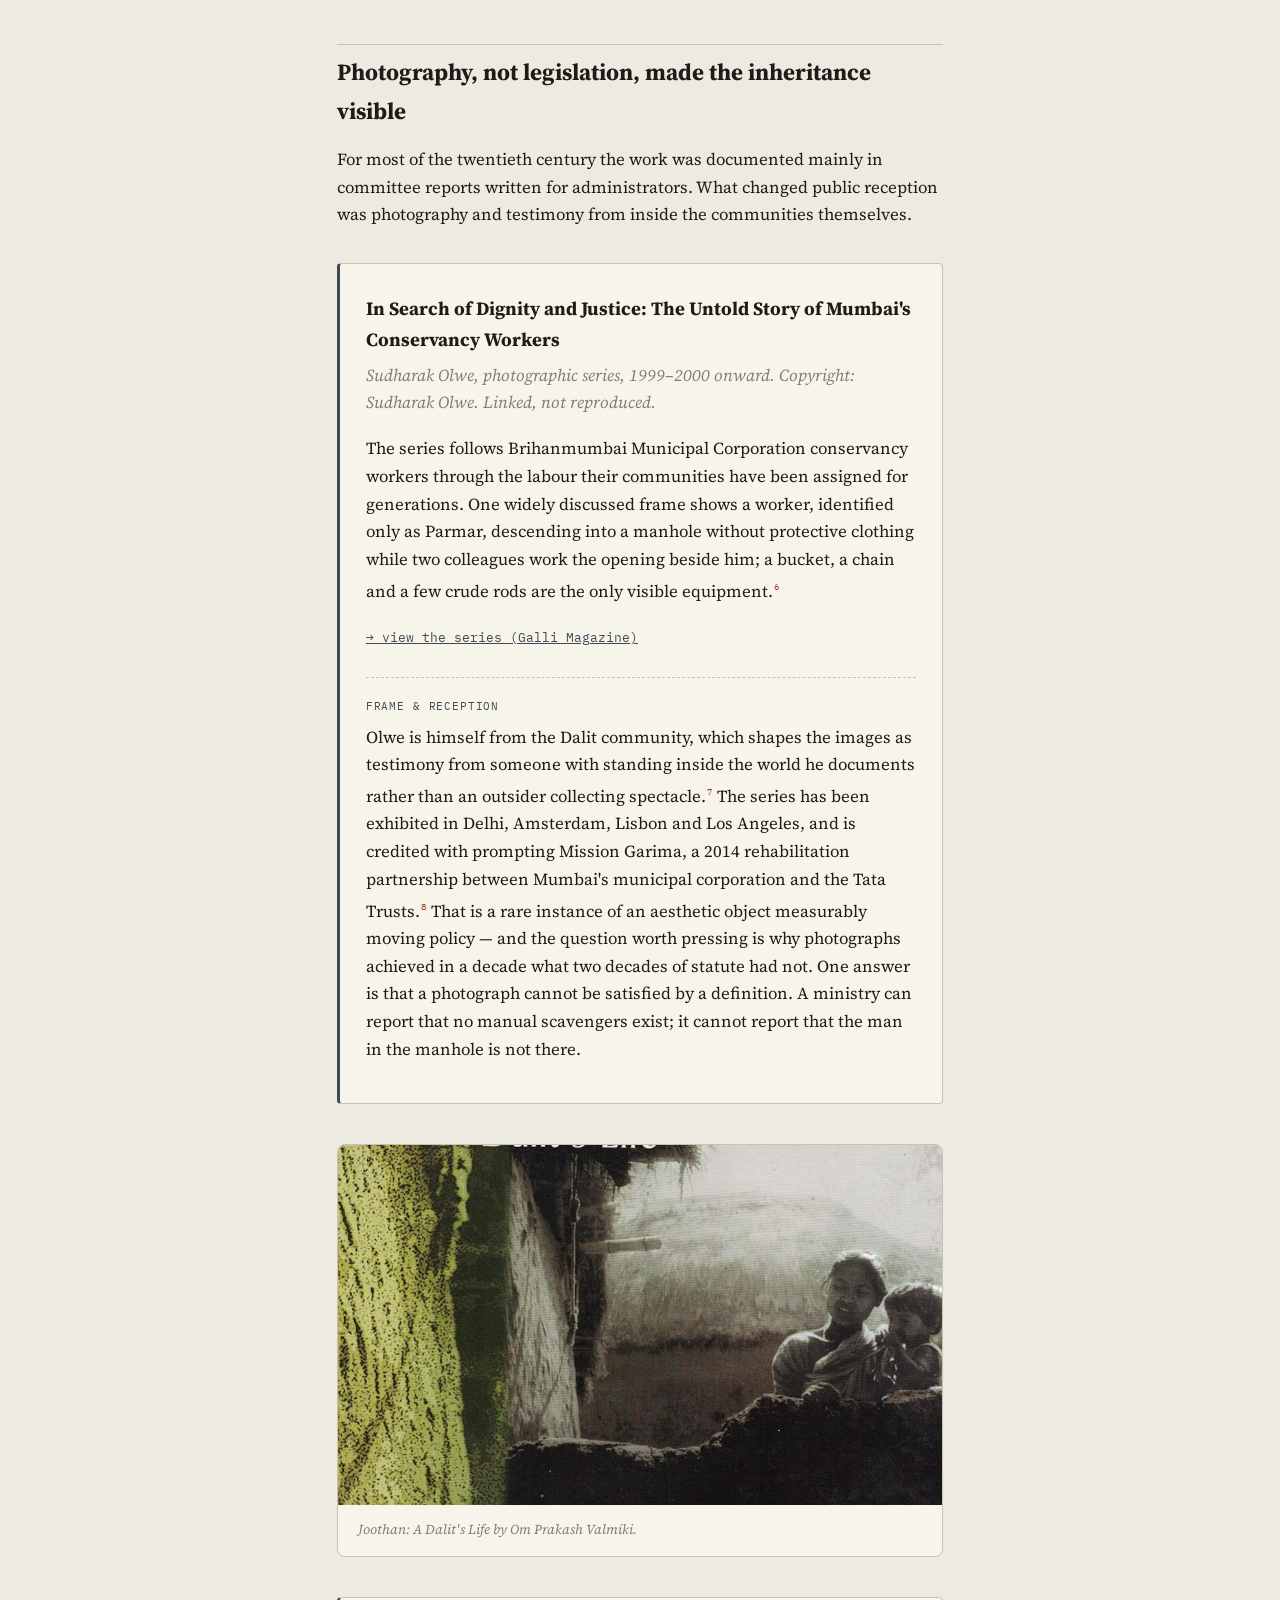
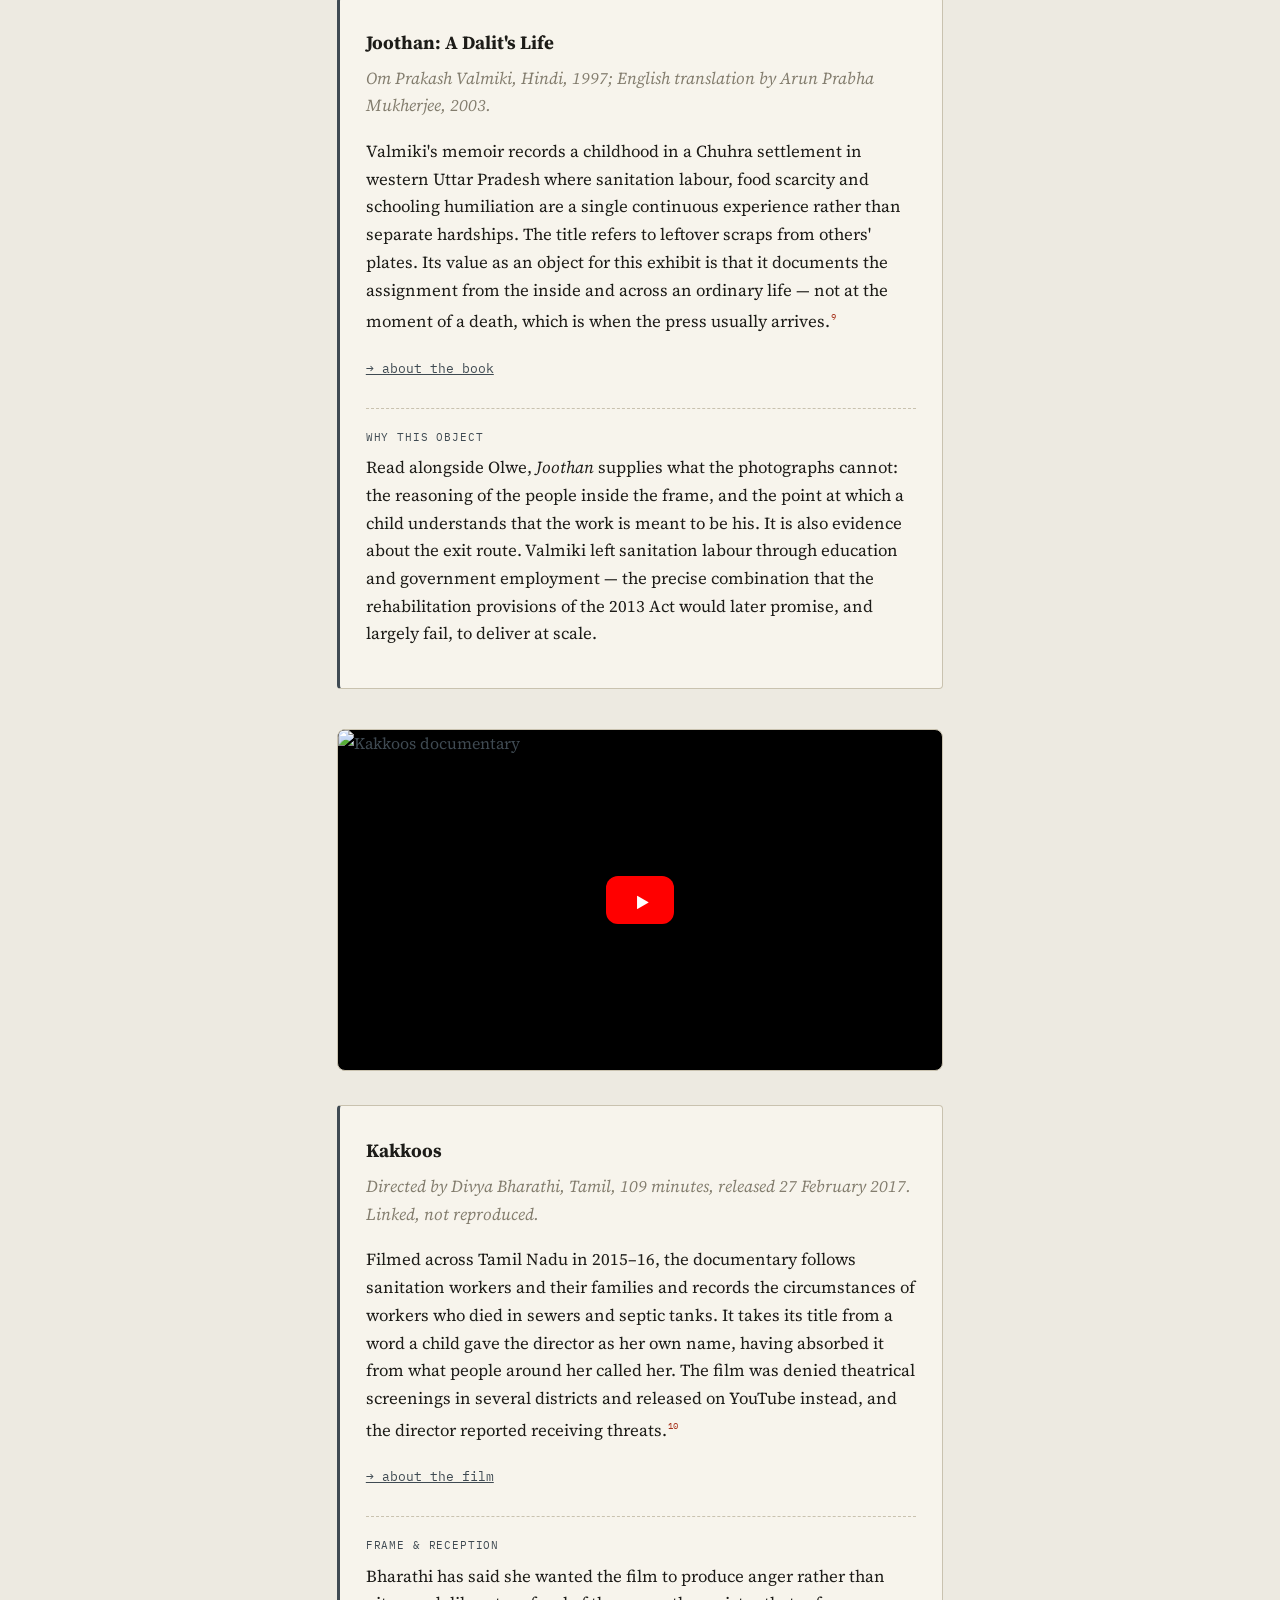
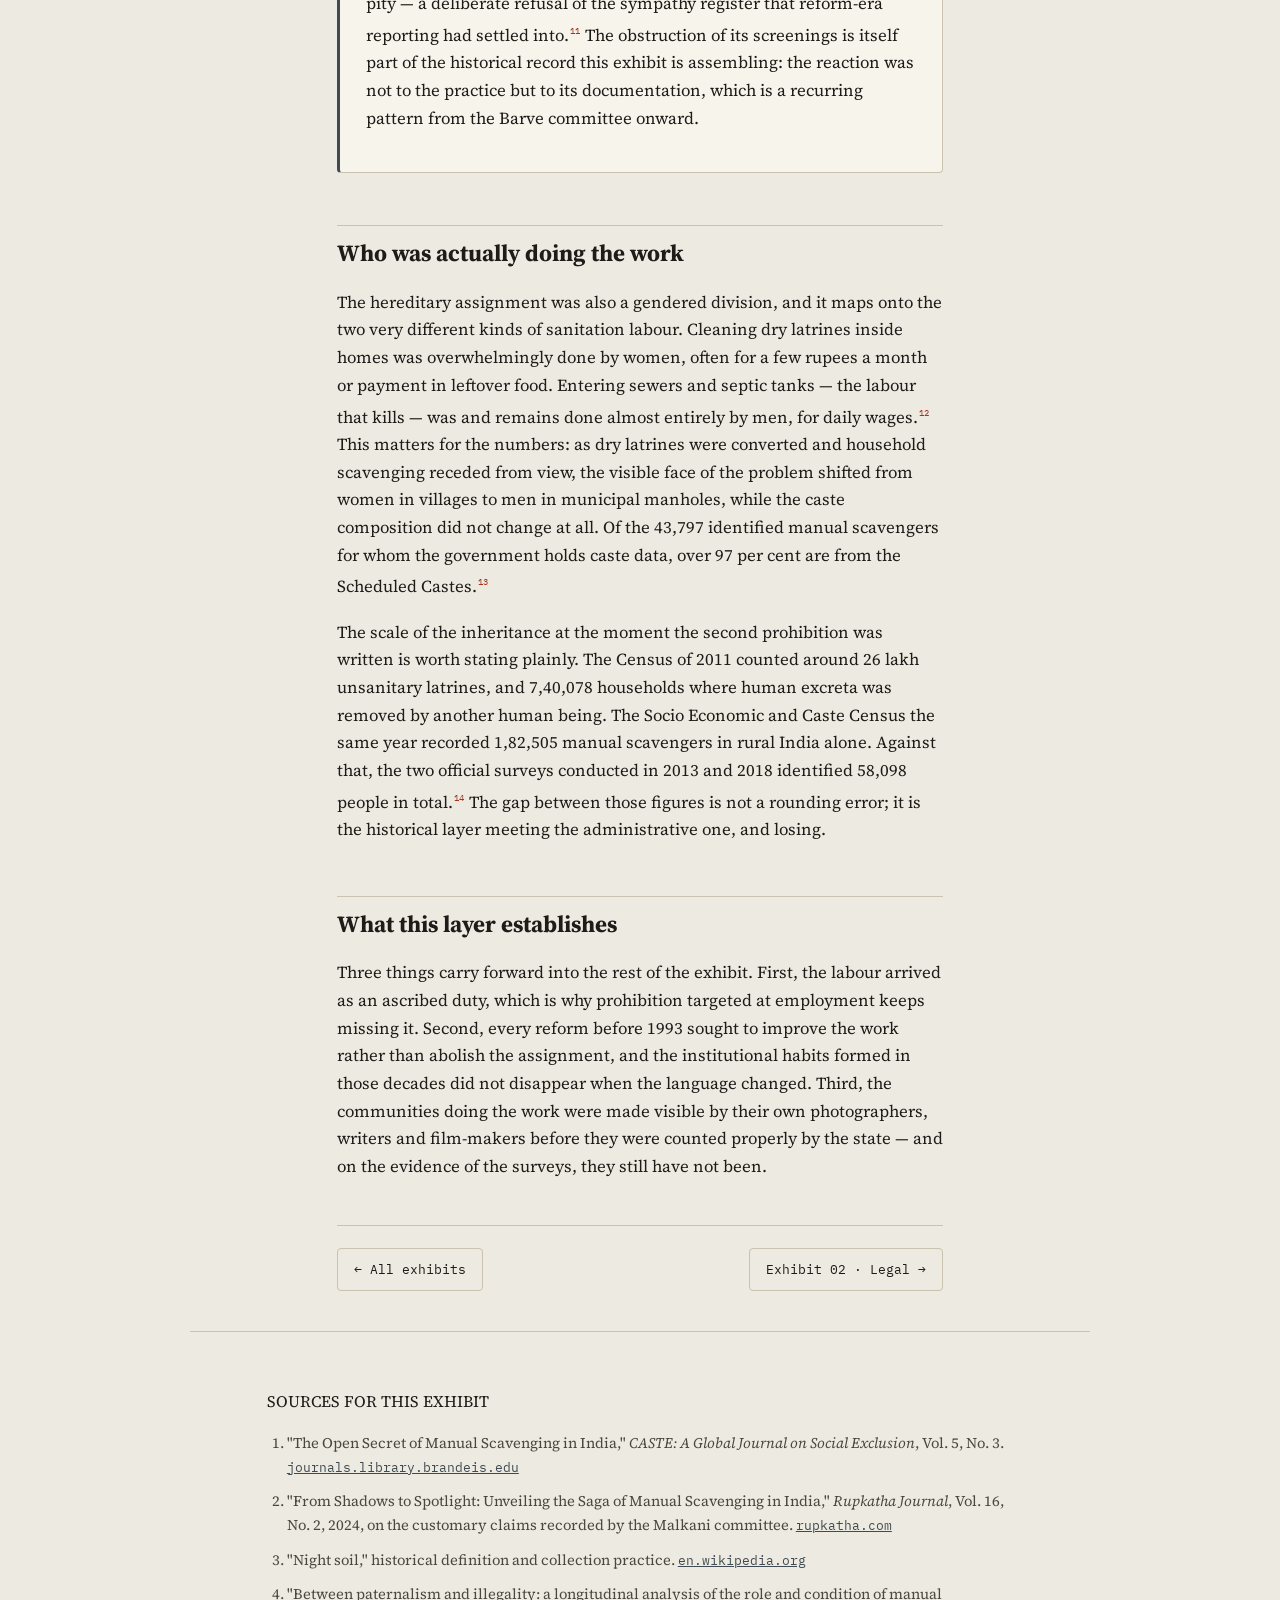
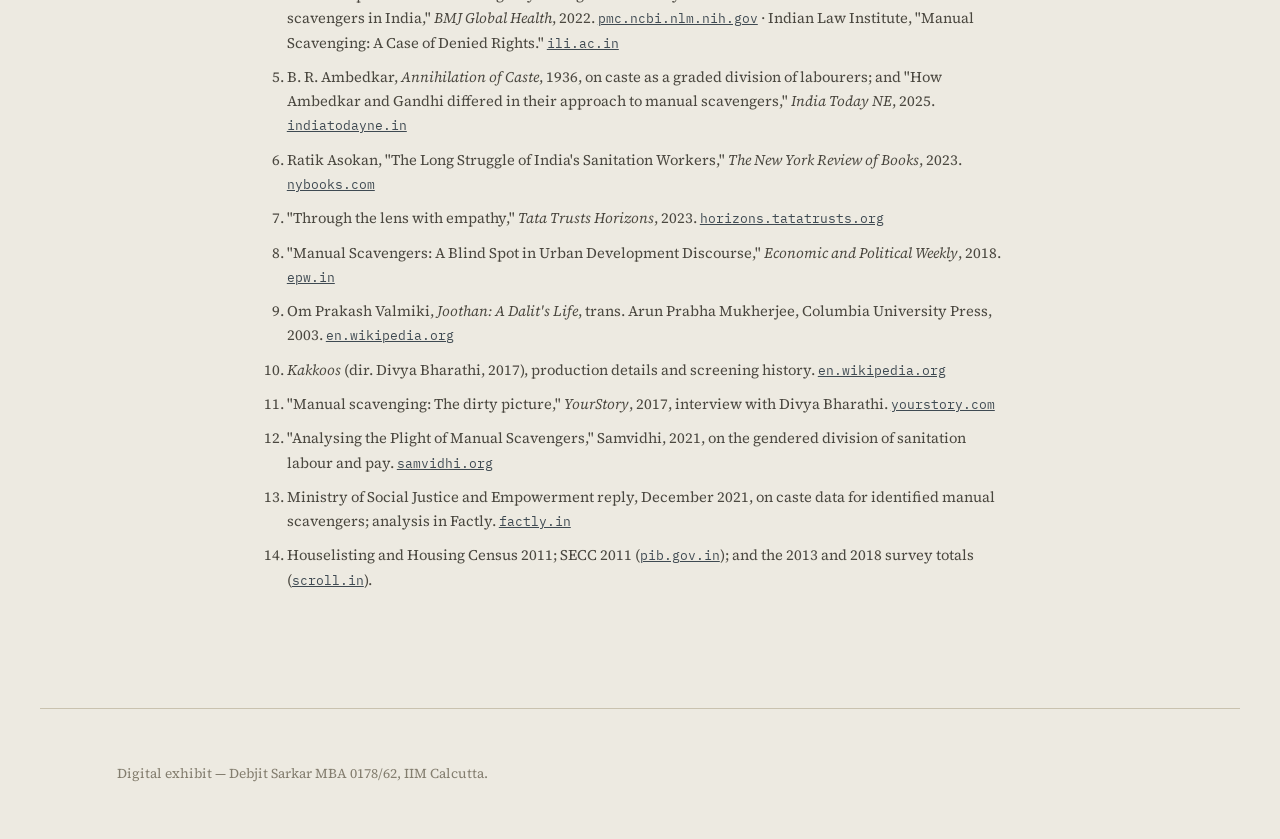
==== commit a55b87fa: "Update technology layer" ====
--- a/historical.html
+++ b/historical.html
@@ -14,12 +14,11 @@
 <nav class="site-nav">
   <a href="index.html" class="brand"><strong>CASE FILE</strong>Manual Scavenging, India</a>
   <ul class="nav-links">
-    <li><a href="index.html#contradiction">The Contradiction</a></li>
-    <li><a href="index.html#timeline">Timeline</a></li>
-    <li><a href="index.html#exhibits">Exhibits</a></li>
-    <li><a href="historical.html">01 · Historical</a></li>
-    <li><a href="#refs">References</a></li>
-  </ul>
+  <li><a href="index.html#contradiction">The Contradiction</a></li>
+  <li><a href="index.html#timeline">Timeline</a></li>
+  <li><a href="index.html#exhibits">Exhibits</a></li>
+  <li><a href="#refs">References</a></li>
+</ul>
   <button class="nav-toggle" aria-label="Open menu">☰</button>
 </nav>
 
@@ -41,6 +40,15 @@
     <p class="hero-credit"></p>
   </div>
 </header>
+<nav class="exhibit-rail" aria-label="Exhibits">
+  <a href="historical.html" aria-current="page">01 Historical</a>
+  <a href="legal.html">02 Legal</a>
+  <a href="system.html">03 System</a>
+  <a href="human.html">04 Human</a>
+  <a href="technology.html">05 Technology</a>
+  <span class="rail-soon">06 Accountability (coming)</span>
+  <span class="rail-soon">07 Future (coming)</span>
+</nav>
 
 <main class="content">
   <p class="exhibit-tag">Caste and the assignment of who cleans</p>
@@ -58,7 +66,7 @@
   <div class="keyterm reveal">
     <div class="keyterm-label">TERMS USED ON THIS PAGE</div>
     <p><strong>Safai karamchari</strong> — the official and everyday Hindi term for a sanitation employee; it covers sweepers, drain cleaners and manual scavengers together, which is part of why counting them separately is so difficult.<br>
-    <strong>Insanitary latrine</strong> — a latrine from which excreta must be handled manually before it decomposes. Its existence, not anyone's intent, is what creates a manual scavenger in law.<br>
+    <strong>Unsanitary latrine</strong> — a latrine from which excreta must be handled manually before it decomposes. Its existence, not anyone's intent, is what creates a manual scavenger in law.<br>
     <strong>Night soil</strong> — the colonial-era euphemism for human excreta collected and carried away by hand, usually at night. The word itself encodes the requirement that the work be invisible.<sup><a href="#ref-3">3</a></sup></p>
   </div>
 
@@ -149,13 +157,16 @@
 
   <p class="reveal">The hereditary assignment was also a gendered division, and it maps onto the two very different kinds of sanitation labour. Cleaning dry latrines inside homes was overwhelmingly done by women, often for a few rupees a month or payment in leftover food. Entering sewers and septic tanks — the labour that kills — was and remains done almost entirely by men, for daily wages.<sup><a href="#ref-12">12</a></sup> This matters for the numbers: as dry latrines were converted and household scavenging receded from view, the visible face of the problem shifted from women in villages to men in municipal manholes, while the caste composition did not change at all. Of the 43,797 identified manual scavengers for whom the government holds caste data, over 97 per cent are from the Scheduled Castes.<sup><a href="#ref-13">13</a></sup></p>
 
-  <p class="reveal">The scale of the inheritance at the moment the second prohibition was written is worth stating plainly. The Census of 2011 counted around 26 lakh insanitary latrines, and 7,40,078 households where human excreta was removed by another human being. The Socio Economic and Caste Census the same year recorded 1,82,505 manual scavengers in rural India alone. Against that, the two official surveys conducted in 2013 and 2018 identified 58,098 people in total.<sup><a href="#ref-14">14</a></sup> The gap between those figures is not a rounding error; it is the historical layer meeting the administrative one, and losing.</p>
+  <p class="reveal">The scale of the inheritance at the moment the second prohibition was written is worth stating plainly. The Census of 2011 counted around 26 lakh unsanitary latrines, and 7,40,078 households where human excreta was removed by another human being. The Socio Economic and Caste Census the same year recorded 1,82,505 manual scavengers in rural India alone. Against that, the two official surveys conducted in 2013 and 2018 identified 58,098 people in total.<sup><a href="#ref-14">14</a></sup> The gap between those figures is not a rounding error; it is the historical layer meeting the administrative one, and losing.</p>
 
   <h2 class="reveal">What this layer establishes</h2>
 
   <p class="reveal">Three things carry forward into the rest of the exhibit. First, the labour arrived as an ascribed duty, which is why prohibition targeted at employment keeps missing it. Second, every reform before 1993 sought to improve the work rather than abolish the assignment, and the institutional habits formed in those decades did not disappear when the language changed. Third, the communities doing the work were made visible by their own photographers, writers and film-makers before they were counted properly by the state — and on the evidence of the surveys, they still have not been.</p>
 
-  <a href="index.html#exhibits" class="back-cta">← Back to all exhibits</a>
+  <div class="next-exhibit">
+  <a href="index.html#exhibits">← All exhibits</a>
+  <a href="legal.html">Exhibit 02 · Legal →</a>
+</div>
 </main>
 
 <section class="refs" id="refs">
--- a/css/style.css
+++ b/css/style.css
@@ -515,3 +515,313 @@
 .video-card a:hover .video-play {
   transform: translate(-50%, -50%) scale(1.08);
 }
+
+/* ============================================================
+   ADD-ON 2 — paste at the END of css/style.css, AFTER the
+   style-additions.css block you pasted earlier.
+   Components for Exhibits 02–05.
+   ============================================================ */
+
+/* ---------- Exhibit rail (sits directly under each page hero) ---------- */
+.exhibit-rail{
+  display:flex; flex-wrap:wrap; gap:6px 24px;
+  padding:14px 6vw;
+  background: var(--paper-raised);
+  border-bottom:1px solid var(--line);
+  font-family: var(--font-mono); font-size:12px;
+}
+.exhibit-rail a{
+  color: var(--ink-soft); text-decoration:none;
+  padding:4px 0; border-bottom:1px solid transparent;
+}
+.exhibit-rail a:hover{ color: var(--hazard); border-color: var(--hazard); }
+.exhibit-rail a[aria-current="page"]{ color: var(--hazard); border-color: var(--hazard); font-weight:600; }
+.exhibit-rail .rail-soon{ color: var(--faded); opacity:.75; padding:4px 0; }
+
+/* ---------- Wide sections (diagrams, tables) between narrow text columns ---------- */
+.wide{ max-width:1000px; margin:0 auto; padding:10px 6vw 56px; }
+.wide h2{ font-size:1.45rem; margin:0 0 10px; }
+.wide > p{ max-width:64ch; color: var(--ink-soft); margin:0 0 16px; }
+.content.tight{ padding-top:24px; padding-bottom:20px; }
+.scroll-x{ overflow-x:auto; }
+
+/* ---------- Headline numbers on exhibit pages ---------- */
+.fact-row{ display:flex; flex-wrap:wrap; gap:30px 52px; margin:26px 0 10px; }
+.fact b{
+  display:block; font-family: var(--font-mono); font-weight:600;
+  font-size:1.9rem; line-height:1.1; color: var(--hazard);
+}
+.fact span{ display:block; max-width:28ch; margin-top:5px; font-size:.85rem; color: var(--faded); }
+
+/* ---------- Content note ---------- */
+.content-note{
+  font-size:.9rem; color: var(--ink-soft);
+  border:1px dashed var(--line); border-radius:4px;
+  padding:12px 16px; margin:0 0 30px;
+}
+
+/* ---------- Definition cards + "show the gap" toggle ---------- */
+.defn{
+  display:grid; grid-template-columns: repeat(auto-fit, minmax(300px,1fr));
+  gap:22px; margin:22px 0 18px;
+}
+.defn-card{
+  background: var(--paper-raised); border:1px solid var(--line);
+  border-radius: var(--radius); padding:22px 24px;
+}
+.defn-card h3{ margin:0 0 2px; font-size:1.1rem; }
+.defn-card .cite{
+  display:block; margin-bottom:12px;
+  font-family: var(--font-mono); font-size:11px; color: var(--faded);
+}
+.defn-card dl{ margin:0; }
+.defn-card dt{ margin-top:12px; font-family: var(--font-mono); font-size:11px; color: var(--steel); }
+.defn-card dd{ margin:2px 0 0; font-size:.95rem; color: var(--ink-soft); }
+.gap-note{
+  display:none; margin-top:16px; padding:12px 14px;
+  border-left:3px solid var(--hazard); background: rgba(166,50,28,0.08);
+  font-size:.92rem; color: var(--ink);
+}
+.show-gap .gap-note{ display:block; }
+
+.toggle-btn{
+  font-family: var(--font-mono); font-size:12.5px;
+  padding:10px 16px; border:1px solid var(--ink); border-radius:4px;
+  background:transparent; color: var(--ink); cursor:pointer;
+  transition: background .2s ease, color .2s ease;
+}
+.toggle-btn:hover, .toggle-btn[aria-pressed="true"]{ background: var(--ink); color: var(--paper); }
+.toggle-btn:focus-visible, summary:focus-visible, .exhibit-rail a:focus-visible{
+  outline:2px solid var(--hazard); outline-offset:3px;
+}
+
+/* ---------- Click-to-open scenarios (native <details>) ---------- */
+.scenarios details{
+  border:1px solid var(--line); border-radius:6px;
+  background: var(--paper-raised); margin-bottom:10px;
+}
+.scenarios summary{ cursor:pointer; list-style:none; padding:14px 18px; font-weight:600; }
+.scenarios summary::-webkit-details-marker{ display:none; }
+.scenarios summary::before{
+  content:'+'; display:inline-block; width:1.5em;
+  font-family: var(--font-mono); color: var(--hazard);
+}
+.scenarios details[open] summary::before{ content:'\2212'; }
+.scenarios .verdict{ padding:0 18px 16px 18px; font-size:.95rem; color: var(--ink-soft); }
+.scenarios .verdict b{
+  display:block; margin-bottom:4px;
+  font-family: var(--font-mono); font-size:12px; color: var(--hazard); font-weight:600;
+}
+
+/* ---------- Tables ---------- */
+.ptable{ width:100%; border-collapse:collapse; font-size:.93rem; margin:18px 0; }
+.ptable th, .ptable td{
+  text-align:left; vertical-align:top; padding:10px 12px;
+  border-bottom:1px solid var(--line);
+}
+.ptable th{
+  font-family: var(--font-mono); font-size:11px; letter-spacing:.06em;
+  font-weight:500; color: var(--faded);
+}
+.ptable td:first-child{ color: var(--ink); }
+
+/* ---------- Horizontal bars ---------- */
+.bars{ margin:22px 0; }
+.bar-row{
+  display:grid; grid-template-columns: minmax(130px,230px) 1fr 74px;
+  gap:14px; align-items:center; margin-bottom:12px; font-size:.92rem;
+}
+.bar-track{ height:16px; border-radius:2px; background: rgba(0,0,0,0.06); overflow:hidden; }
+.bar-fill{
+  display:block; height:100%; width: var(--w);
+  background: var(--steel); transition: width 1s ease;
+}
+.bar-fill.warn{ background: var(--hazard); }
+.bar-fill.pre{ width:0; }
+.bar-val{ font-family: var(--font-mono); font-size:12.5px; text-align:right; }
+.bars-note{ font-size:.85rem; color: var(--faded); margin-top:-4px; }
+@media (max-width:620px){
+  .bar-row{ grid-template-columns:1fr; gap:4px; }
+  .bar-val{ text-align:left; }
+}
+
+/* ---------- Process flow (a real sequence, so it is numbered) ---------- */
+.flow{
+  list-style:none; margin:26px 0; padding:0;
+  display:grid; grid-template-columns: repeat(auto-fit, minmax(170px,1fr));
+  counter-reset: step;
+}
+.flow li{
+  position:relative; margin-left:-1px; padding:20px 18px 18px;
+  background: var(--paper-raised); border:1px solid var(--line);
+}
+.flow li::before{
+  counter-increment: step; content: counter(step);
+  display:block; margin-bottom:8px;
+  font-family: var(--font-mono); font-size:12px; color: var(--hazard);
+}
+.flow li:not(:last-child)::after{
+  content:''; position:absolute; right:-9px; top:50%; z-index:2;
+  width:16px; height:16px; background: var(--paper-raised);
+  border-top:1px solid var(--line); border-right:1px solid var(--line);
+  transform: translateY(-50%) rotate(45deg);
+}
+.flow h3{ margin:0 0 6px; font-size:1rem; }
+.flow p{ margin:0; font-size:.88rem; line-height:1.5; color: var(--ink-soft); }
+.flow .who{ display:block; margin-top:10px; font-family: var(--font-mono); font-size:11px; color: var(--steel); }
+@media (max-width:820px){
+  .flow li{ margin-left:0; margin-top:-1px; }
+  .flow li:not(:last-child)::after{ display:none; }
+}
+
+/* ---------- Reported accounts (paraphrased testimony with a source line) ---------- */
+.account{ margin:26px 0; padding:4px 0 4px 20px; border-left:3px solid var(--steel); }
+.account h3{ margin:0 0 4px; font-size:1.05rem; }
+.account .src-line{ margin:0 0 10px; font-family: var(--font-mono); font-size:11.5px; color: var(--faded); }
+.account p{ margin:0 0 10px; }
+
+/* ---------- Names, as reported ---------- */
+.names{
+  list-style:none; margin:22px 0; padding:0;
+  display:grid; grid-template-columns: repeat(auto-fit, minmax(260px,1fr)); gap:12px;
+}
+.names li{
+  padding:12px 16px; font-size:.93rem;
+  background: var(--paper-raised); border:1px solid var(--line); border-radius:6px;
+}
+.names b{ display:block; font-size:1rem; }
+.names span{ font-family: var(--font-mono); font-size:11.5px; color: var(--faded); }
+
+/* ---------- Verdict chips for the "hypotheses" cards ---------- */
+.verdict-tag{
+  display:inline-block; margin-left:8px; padding:2px 8px; border-radius:3px;
+  font-family: var(--font-mono); font-size:10.5px; font-weight:500; letter-spacing:.04em;
+  background: rgba(63,74,82,0.12); color: var(--steel); vertical-align:middle;
+}
+.verdict-tag.part{ background: rgba(166,50,28,0.12); color: var(--hazard); }
+
+/* ---------- Previous / next exhibit ---------- */
+.next-exhibit{
+  display:flex; justify-content:space-between; flex-wrap:wrap; gap:14px;
+  margin-top:44px; padding-top:22px; border-top:1px solid var(--line);
+}
+.next-exhibit a{
+  text-decoration:none; font-family: var(--font-mono); font-size:13px; color: var(--ink);
+  border:1px solid var(--line); border-radius:4px; padding:10px 16px;
+  transition: border-color .25s ease, color .25s ease;
+}
+.next-exhibit a:hover{ border-color: var(--hazard); color: var(--hazard); }
+
+
+.video-caption {
+  margin: 10px 0 30px;
+  color: var(--ink-soft);
+  font-size: 0.92rem;
+  line-height: 1.7;
+}
+
+.video-caption strong {
+  font-family: var(--font-mono);
+  font-size: 0.72rem;
+  letter-spacing: 0.07em;
+  color: var(--hazard);
+}
+
+.video-caption a {
+  display: inline-block;
+  margin-top: 6px;
+}
+
+.system-visuals {
+  display: grid;
+  grid-template-columns: repeat(2, minmax(0, 1fr));
+  gap: 24px;
+  margin: 28px 0 34px;
+}
+
+.system-visuals .figure {
+  margin: 0;
+  min-width: 0;
+}
+
+.system-visuals .figure img {
+  display: block;
+  width: 100%;
+  aspect-ratio: 4 / 3;
+  object-fit: cover;
+}
+
+@media (max-width: 650px) {
+  .system-visuals {
+    grid-template-columns: 1fr;
+  }
+}
+
+.chain-note {
+  margin: 28px 0;
+  padding: 22px;
+  border: 1px solid var(--line, #777);
+  background: rgba(128, 128, 128, 0.06);
+}
+
+.chain-note-label {
+  margin: 0 0 14px;
+  font-size: 0.72rem;
+  letter-spacing: 0.12em;
+  text-transform: uppercase;
+}
+
+.chain-note > p:last-child {
+  display: flex;
+  align-items: center;
+  flex-wrap: wrap;
+  gap: 10px;
+  margin: 0;
+  line-height: 1.8;
+}
+
+.chain-note span {
+  padding: 5px 9px;
+  border: 1px solid var(--line, #777);
+}
+
+.chain-note b {
+  opacity: 0.65;
+}
+
+@media (max-width: 600px) {
+  .chain-note > p:last-child {
+    align-items: flex-start;
+    flex-direction: column;
+    gap: 6px;
+  }
+
+  .chain-note b {
+    padding-left: 12px;
+  }
+}
+
+.technology-compare {
+  display: grid;
+  grid-template-columns: repeat(2, minmax(0, 1fr));
+  gap: 24px;
+  margin: 30px 0 38px;
+}
+
+.technology-compare .figure {
+  margin: 0;
+  min-width: 0;
+}
+
+.technology-compare img {
+  display: block;
+  width: 100%;
+  aspect-ratio: 4 / 3;
+  object-fit: cover;
+}
+
+@media (max-width: 650px) {
+  .technology-compare {
+    grid-template-columns: 1fr;
+  }
+}
